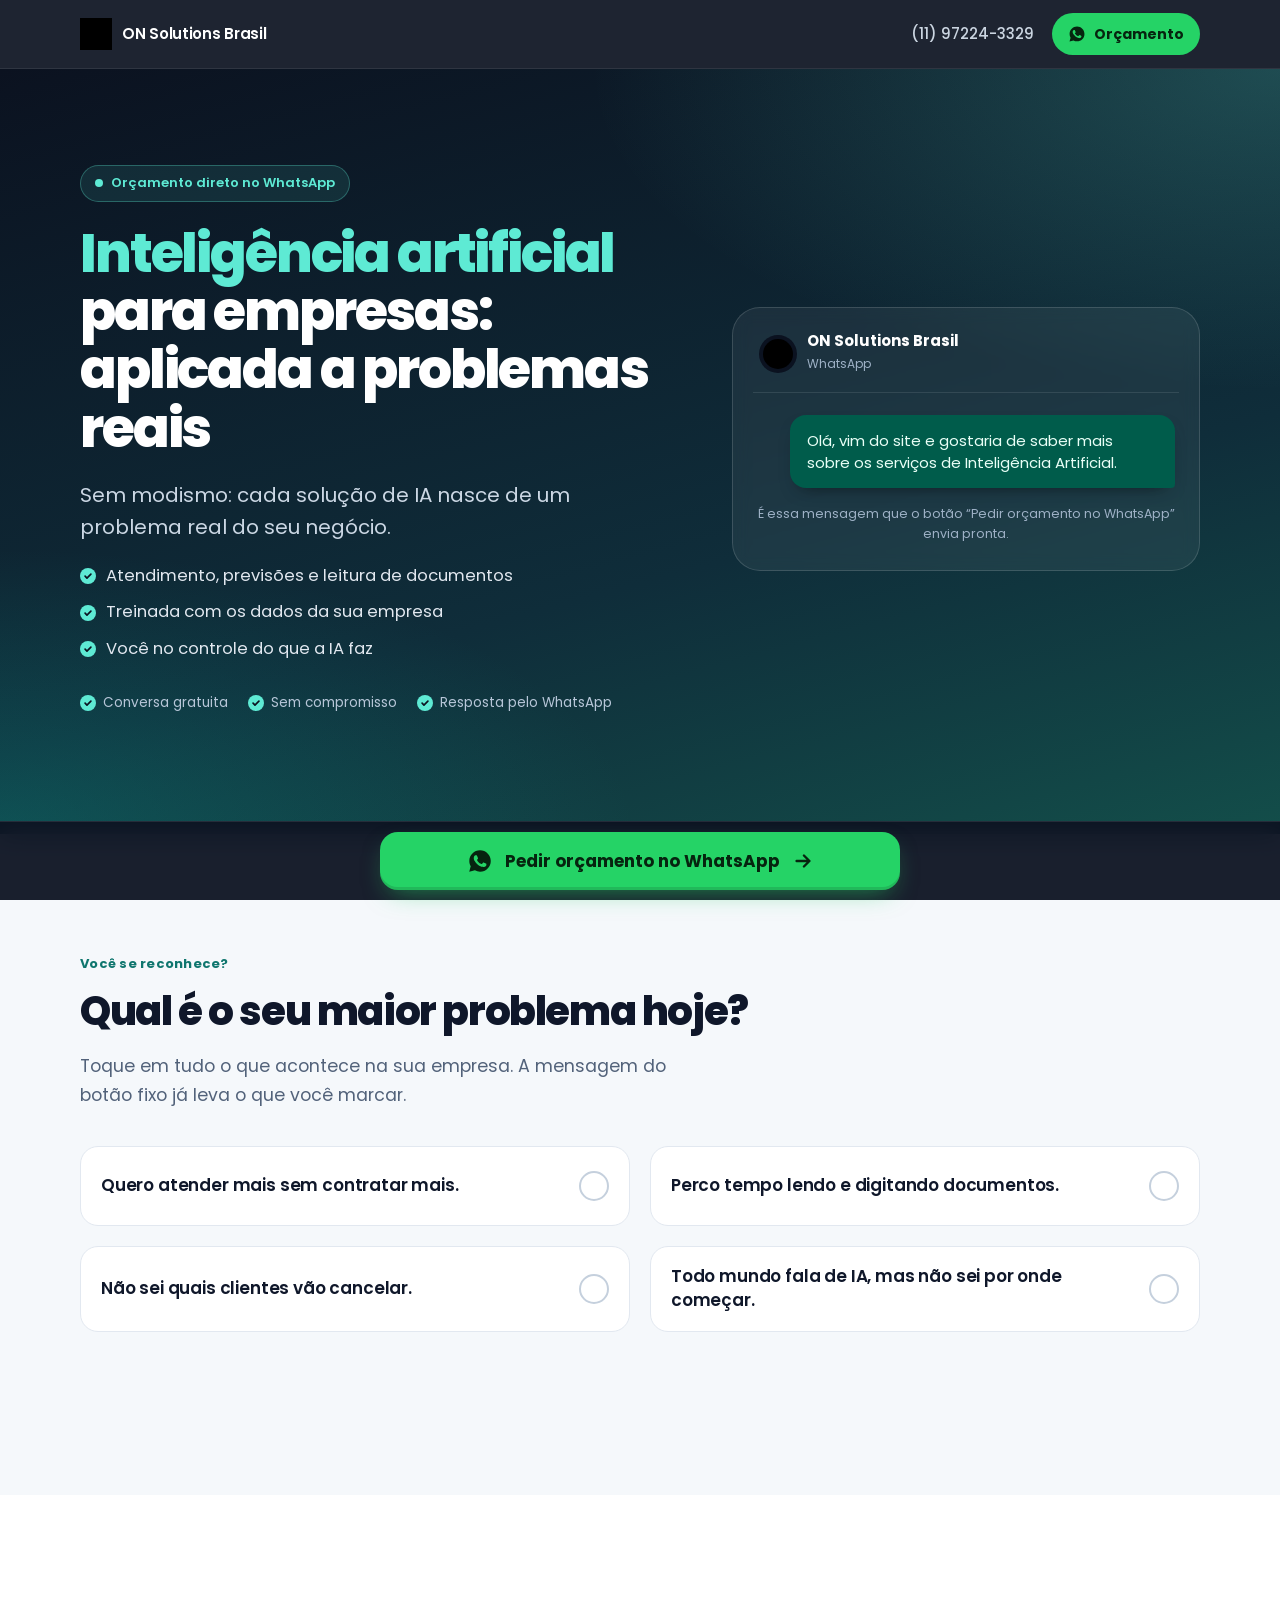
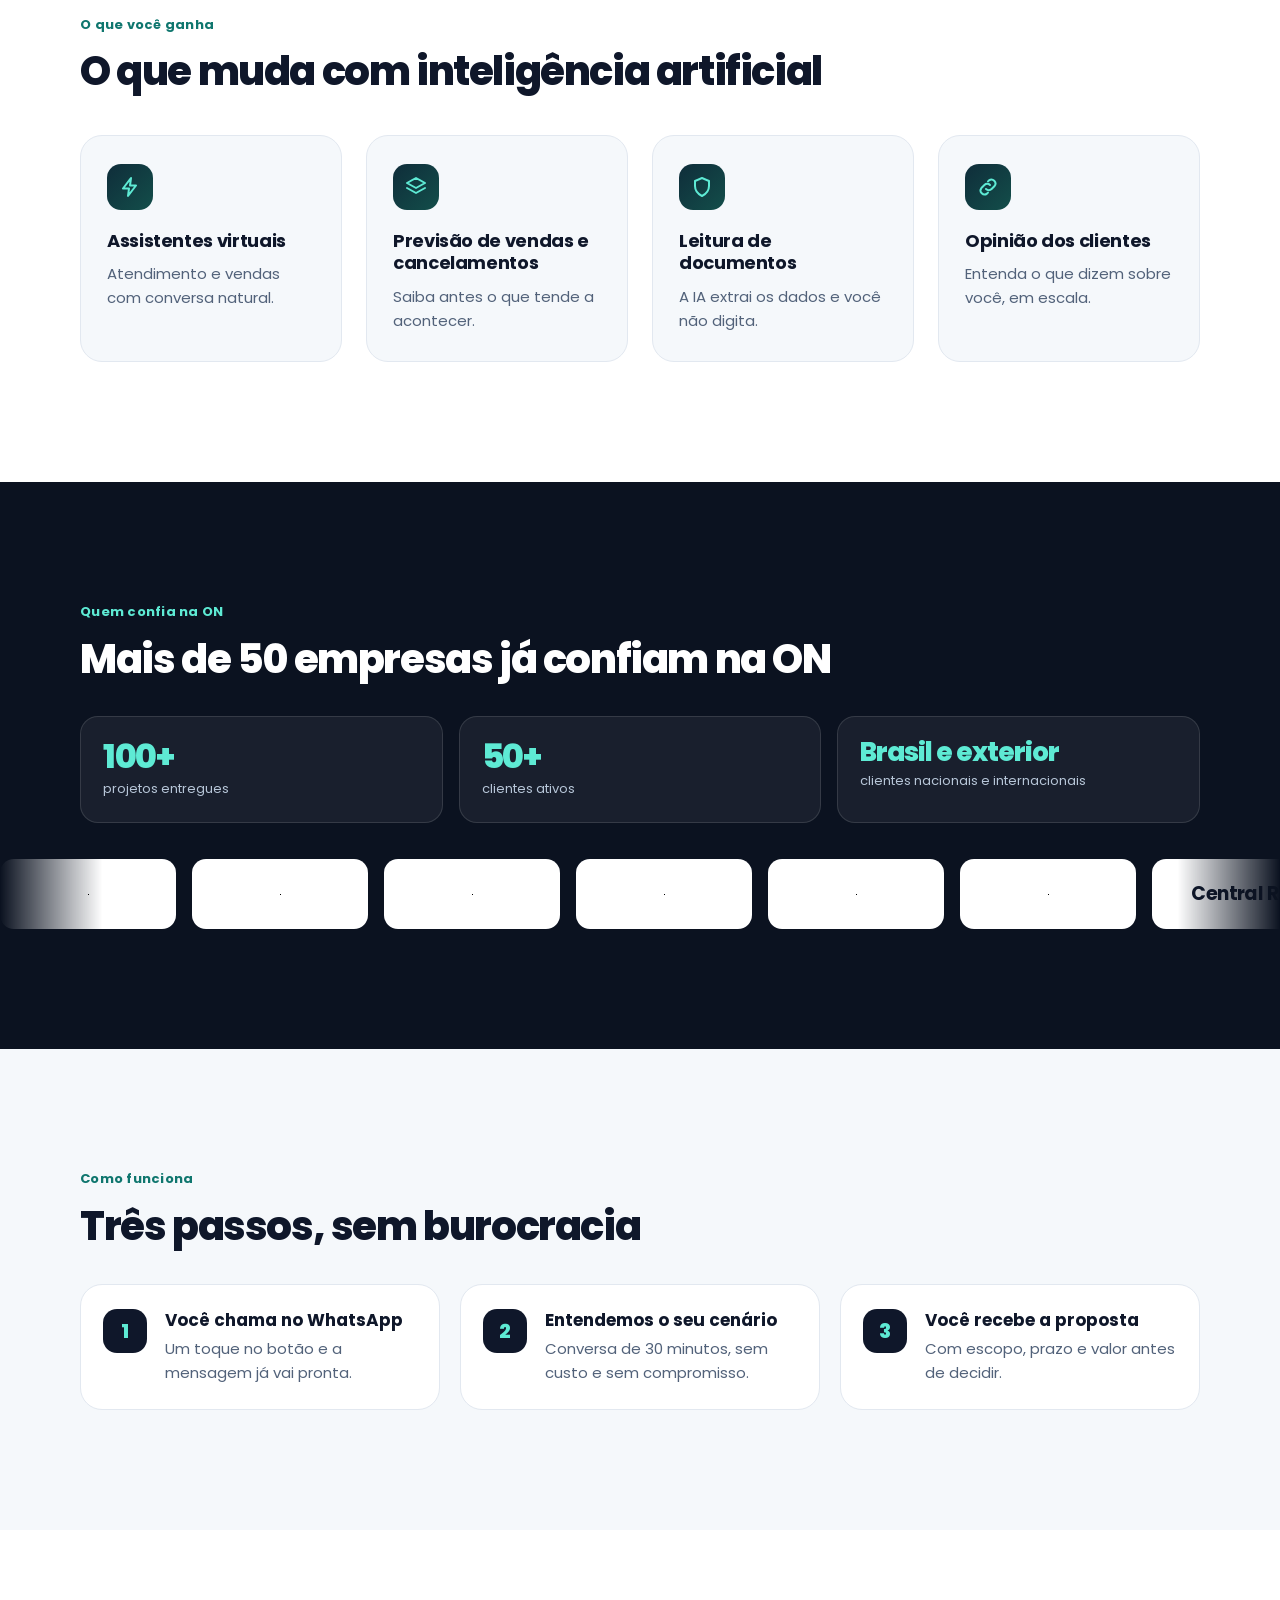
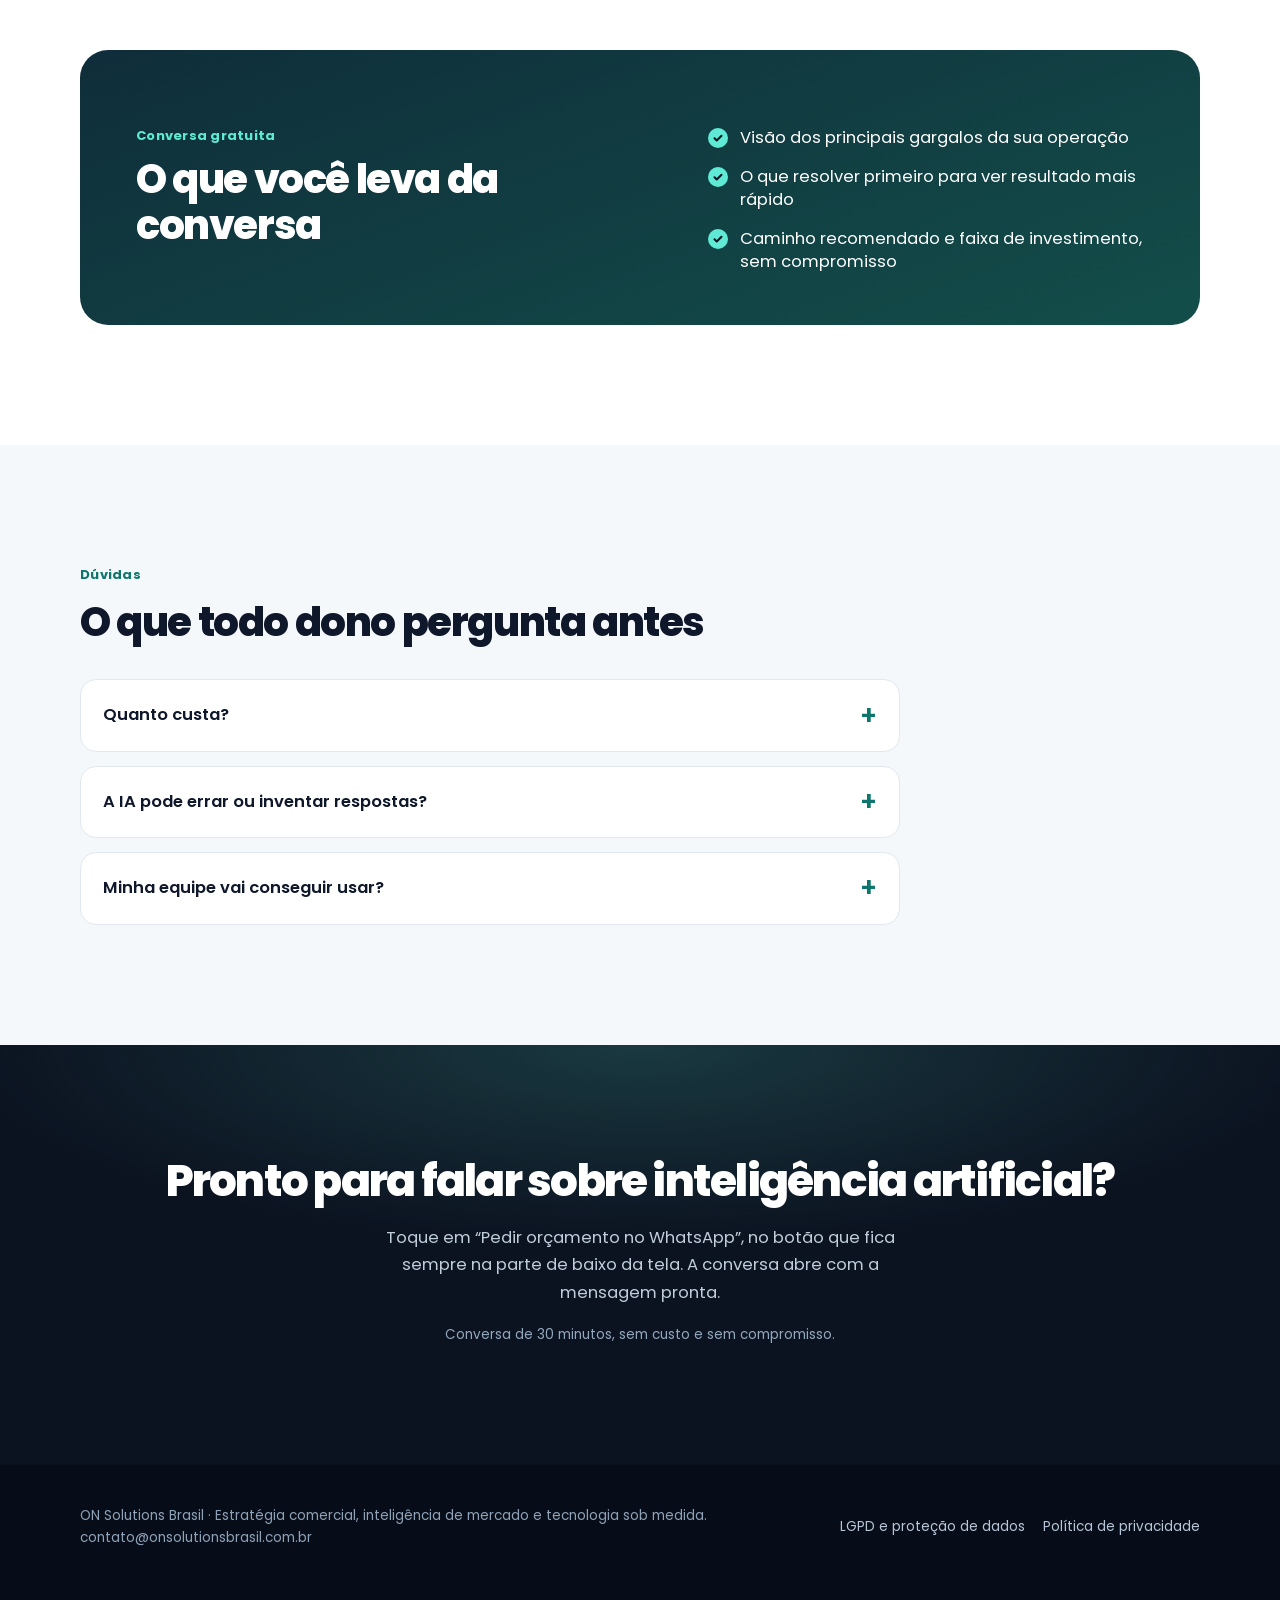
==== index.html @ e2a73ffd "docs: add LP09 AI landing page documentation and assets - Add comprehensive documentation for LP09 A" ====
<!DOCTYPE html>
<html lang="pt-BR">
<head>
<meta charset="UTF-8">
<meta name="viewport" content="width=device-width, initial-scale=1, viewport-fit=cover">
<meta name="theme-color" content="#0B1220">
<title>IA Para Empresas | ON Solutions Brasil</title>
<meta name="description" content="Sem modismo: cada solução de IA nasce de um problema real do seu negócio.">
<meta name="robots" content="noindex,follow">
<link rel="canonical" href="https://onsolutionsbrasil.com.br/lp/inteligencia-artificial-para-empresas/">
<link rel="icon" type="image/png" sizes="48x48" href="assets/img/favicon.png">
<link rel="preconnect" href="https://fonts.googleapis.com">
<link rel="preconnect" href="https://fonts.gstatic.com" crossorigin>
<link href="https://fonts.googleapis.com/css2?family=Poppins:wght@400;500;600;700;800&display=swap" rel="stylesheet">
<link rel="stylesheet" href="css/styles.css">
</head>
<body class="l2">
<header class="top"><div class="w top-in">
  <span class="brand"><img src="assets/img/logo-onsolutions.png" alt="ON Solutions Brasil" width="32" height="32"><span>ON Solutions<span class="br"> Brasil</span></span></span>
  <div class="top-r">
    <a class="top-phone" data-wa="Olá, vim do site e gostaria de saber mais sobre os serviços de Inteligência Artificial." data-pos="topo-telefone" data-wa-main href="#">(11) 97224-3329</a>
    <a class="top-btn" data-wa="Olá, vim do site e gostaria de saber mais sobre os serviços de Inteligência Artificial." data-pos="topo" data-wa-main href="#"><svg viewBox="0 0 24 24" aria-hidden="true"><path d="M12.04 2C6.58 2 2.13 6.45 2.13 11.91c0 1.75.46 3.45 1.32 4.95L2.05 22l5.25-1.38a9.9 9.9 0 0 0 4.74 1.21c5.46 0 9.91-4.45 9.91-9.91S17.5 2 12.04 2Zm5.8 14.1c-.25.69-1.45 1.32-2 1.37-.5.05-1.13.07-1.82-.11-.42-.13-.96-.31-1.65-.6-2.9-1.25-4.8-4.17-4.95-4.36-.14-.19-1.18-1.57-1.18-3s.75-2.13 1.02-2.42c.26-.29.57-.36.76-.36h.55c.18 0 .42-.07.65.5.25.58.83 2 .9 2.15.07.14.12.31.02.5-.09.19-.14.31-.28.48-.14.17-.3.37-.43.5-.14.14-.29.29-.12.58.17.29.74 1.22 1.59 1.97 1.09.97 2.01 1.27 2.3 1.41.29.14.46.12.63-.07.17-.19.72-.84.91-1.13.19-.29.38-.24.65-.14.26.1 1.67.79 1.96.93.29.14.48.22.55.34.07.12.07.7-.18 1.39Z"/></svg>Orçamento</a>
  </div>
</div></header>
<main class="view" data-kind="lp2" data-route="lp/inteligencia-artificial-para-empresas" data-service="Inteligência Artificial" data-title="IA Para Empresas | ON Solutions Brasil">
<section class="hero">
  <div class="w hero-grid">
    <div>
      <span class="badge"><i></i>Orçamento direto no WhatsApp</span>
      <h1 class="h"><mark>Inteligência artificial</mark> para empresas: aplicada a problemas reais</h1>
      <p class="sub">Sem modismo: cada solução de IA nasce de um problema real do seu negócio.</p>
      <ul class="points"><li>Atendimento, previsões e leitura de documentos</li><li>Treinada com os dados da sua empresa</li><li>Você no controle do que a IA faz</li></ul>
      <div class="trust"><span>Conversa gratuita</span><span>Sem compromisso</span><span>Resposta pelo WhatsApp</span></div>
    </div>
    <div class="chat">
      <div class="chat-head"><img src="assets/img/logo-onsolutions.png" alt="ON Solutions Brasil" width="38" height="38"><div><b>ON Solutions Brasil</b><small>WhatsApp</small></div></div>
      <div class="chat-body">
        <div class="bubble" data-bubble>Olá, vim do site e gostaria de saber mais sobre os serviços de Inteligência Artificial.</div>
        <div class="chat-hint">É essa mensagem que o botão “Pedir orçamento no WhatsApp” envia pronta.</div>
      </div>
    </div>
  </div>
</section>
<section class="sec" id="dores">
  <div class="w">
    <div class="eyebrow">Você se reconhece?</div>
    <h2 class="t2">Qual é o seu maior problema hoje?</h2>
    <p class="lead2">Toque em tudo o que acontece na sua empresa. A mensagem do botão fixo já leva o que você marcar.</p>
    <div class="pains" role="group" aria-label="Seu maior desafio"><button type="button" class="pain" aria-pressed="false" data-q="Quero atender mais sem contratar mais."><span class="qt">Quero atender mais sem contratar mais.</span><span class="ck"><svg viewBox="0 0 24 24" aria-hidden="true"><path d="M5 12.5l4.5 4.5L19 7.5"/></svg></span></button><button type="button" class="pain" aria-pressed="false" data-q="Perco tempo lendo e digitando documentos."><span class="qt">Perco tempo lendo e digitando documentos.</span><span class="ck"><svg viewBox="0 0 24 24" aria-hidden="true"><path d="M5 12.5l4.5 4.5L19 7.5"/></svg></span></button><button type="button" class="pain" aria-pressed="false" data-q="Não sei quais clientes vão cancelar."><span class="qt">Não sei quais clientes vão cancelar.</span><span class="ck"><svg viewBox="0 0 24 24" aria-hidden="true"><path d="M5 12.5l4.5 4.5L19 7.5"/></svg></span></button><button type="button" class="pain" aria-pressed="false" data-q="Todo mundo fala de IA, mas não sei por onde começar."><span class="qt">Todo mundo fala de IA, mas não sei por onde começar.</span><span class="ck"><svg viewBox="0 0 24 24" aria-hidden="true"><path d="M5 12.5l4.5 4.5L19 7.5"/></svg></span></button></div>
    <p class="pains-hint" aria-live="polite" data-hint></p>
  </div>
</section>
<section class="sec sec-w" id="beneficios">
  <div class="w">
    <div class="eyebrow">O que você ganha</div>
    <h2 class="t2">O que muda com inteligência artificial</h2>
    <div class="bens"><div class="ben"><div class="bi"><svg viewBox="0 0 24 24" aria-hidden="true"><path d="M13 3L5 13.5h6L10 21l8-10.5h-6z"/></svg></div><h3>Assistentes virtuais</h3><p>Atendimento e vendas com conversa natural.</p></div><div class="ben"><div class="bi"><svg viewBox="0 0 24 24" aria-hidden="true"><path d="M12 3l9 5-9 5-9-5z"/><path d="M3 13l9 5 9-5"/></svg></div><h3>Previsão de vendas e cancelamentos</h3><p>Saiba antes o que tende a acontecer.</p></div><div class="ben"><div class="bi"><svg viewBox="0 0 24 24" aria-hidden="true"><path d="M12 3l7 3v5c0 4.5-3 8-7 10-4-2-7-5.5-7-10V6z"/></svg></div><h3>Leitura de documentos</h3><p>A IA extrai os dados e você não digita.</p></div><div class="ben"><div class="bi"><svg viewBox="0 0 24 24" aria-hidden="true"><path d="M10 14a4 4 0 005.6 0l3-3a4 4 0 00-5.6-5.6l-1 1"/><path d="M14 10a4 4 0 00-5.6 0l-3 3a4 4 0 005.6 5.6l1-1"/></svg></div><h3>Opinião dos clientes</h3><p>Entenda o que dizem sobre você, em escala.</p></div></div>
  </div>
</section>
<section class="sec proof" id="clientes">
  <div class="w">
    <div class="eyebrow">Quem confia na ON</div>
    <h2 class="t2">Mais de 50 empresas já confiam na ON</h2>
    <div class="stats">
      <div class="stat"><b>100+</b><span>projetos entregues</span></div>
      <div class="stat"><b>50+</b><span>clientes ativos</span></div>
      <div class="stat wide"><b>Brasil e exterior</b><span>clientes nacionais e internacionais</span></div>
    </div>
  </div>
  <div class="marq marquee" data-marquee aria-label="Clientes da ON Solutions"><div class="track" data-track><div class="chip"><img src="assets/img/cliente-braziliana.png" alt="Logo Braziliana" decoding="async"></div><div class="chip"><img src="assets/img/cliente-quatri.png" alt="Logo Quatri Automação" decoding="async"></div><div class="chip"><img src="assets/img/cliente-brooks.png" alt="Logo Brooks Construtora" decoding="async"></div><div class="chip"><img src="assets/img/cliente-crosshr.png" alt="Logo CrossHR" decoding="async"></div><div class="chip"><img src="assets/img/cliente-multilife.png" alt="Logo MultiLife Care" decoding="async"></div><div class="chip"><img src="assets/img/cliente-mafedo.png" alt="Logo Mafedo Engenharia" decoding="async"></div><div class="chip"><span class="wm">Central RZ</span></div></div></div>
</section>
<section class="sec" id="como-funciona">
  <div class="w">
    <div class="eyebrow">Como funciona</div>
    <h2 class="t2">Três passos, sem burocracia</h2>
    <div class="steps2"><div class="st"><div class="n">1</div><div><b>Você chama no WhatsApp</b><p>Um toque no botão e a mensagem já vai pronta.</p></div></div><div class="st"><div class="n">2</div><div><b>Entendemos o seu cenário</b><p>Conversa de 30 minutos, sem custo e sem compromisso.</p></div></div><div class="st"><div class="n">3</div><div><b>Você recebe a proposta</b><p>Com escopo, prazo e valor antes de decidir.</p></div></div></div>
  </div>
</section>
<section class="sec sec-w" id="oferta">
  <div class="w">
    <div class="offer">
      <div>
        <div class="eyebrow" style="color:var(--mint)">Conversa gratuita</div>
        <h2 class="t2">O que você leva da conversa</h2>
      </div>
      <ul>
        <li>Visão dos principais gargalos da sua operação</li>
        <li>O que resolver primeiro para ver resultado mais rápido</li>
        <li>Caminho recomendado e faixa de investimento, sem compromisso</li>
      </ul>
    </div>
  </div>
</section>
<section class="sec" id="duvidas">
  <div class="w">
    <div class="eyebrow">Dúvidas</div>
    <h2 class="t2">O que todo dono pergunta antes</h2>
    <div class="faq"><details><summary>Quanto custa?</summary><p>Depende do que a sua empresa precisa. Na conversa gratuita entendemos o seu cenário e você recebe uma proposta com escopo, prazo e valor antes de decidir.</p></details><details><summary>A IA pode errar ou inventar respostas?</summary><p>Desenhamos com limites claros, treinamos com os dados da sua empresa e acompanhamos a qualidade das respostas.</p></details><details><summary>Minha equipe vai conseguir usar?</summary><p>A solução é desenhada em cima da rotina que sua equipe já tem, e não o contrário. Treinamos o time e acompanhamos o início de uso até todo mundo estar seguro.</p></details></div>
  </div>
</section>
<section class="final" id="conversa">
  <div class="w">
    <h2 class="h2 final-t">Pronto para falar sobre inteligência artificial?</h2>
    <p class="lead3">Toque em “Pedir orçamento no WhatsApp”, no botão que fica sempre na parte de baixo da tela. A conversa abre com a mensagem pronta.</p>
    <p class="note">Conversa de 30 minutos, sem custo e sem compromisso.</p>
  </div>
</section>
</main>
<footer class="foot"><div class="w foot-in">
  <div>ON Solutions Brasil · Estratégia comercial, inteligência de mercado e tecnologia sob medida.<br>contato@onsolutionsbrasil.com.br</div>
  <div class="lk"><a href="#">LGPD e proteção de dados</a><a href="#">Política de privacidade</a></div>
</div></footer>
<div class="sticky"><a class="cta" data-wa="Olá, vim do site e gostaria de saber mais sobre os serviços de Inteligência Artificial." data-pos="barra-fixa" data-wa-main href="#"><svg viewBox="0 0 24 24" aria-hidden="true"><path d="M12.04 2C6.58 2 2.13 6.45 2.13 11.91c0 1.75.46 3.45 1.32 4.95L2.05 22l5.25-1.38a9.9 9.9 0 0 0 4.74 1.21c5.46 0 9.91-4.45 9.91-9.91S17.5 2 12.04 2Zm5.8 14.1c-.25.69-1.45 1.32-2 1.37-.5.05-1.13.07-1.82-.11-.42-.13-.96-.31-1.65-.6-2.9-1.25-4.8-4.17-4.95-4.36-.14-.19-1.18-1.57-1.18-3s.75-2.13 1.02-2.42c.26-.29.57-.36.76-.36h.55c.18 0 .42-.07.65.5.25.58.83 2 .9 2.15.07.14.12.31.02.5-.09.19-.14.31-.28.48-.14.17-.3.37-.43.5-.14.14-.29.29-.12.58.17.29.74 1.22 1.59 1.97 1.09.97 2.01 1.27 2.3 1.41.29.14.46.12.63-.07.17-.19.72-.84.91-1.13.19-.29.38-.24.65-.14.26.1 1.67.79 1.96.93.29.14.48.22.55.34.07.12.07.7-.18 1.39Z"/></svg><span>Pedir orçamento no WhatsApp</span><svg class="arr" viewBox="0 0 24 24" aria-hidden="true"><path d="M5 12h14M13 6l6 6-6 6"/></svg></a></div>
<script src="js/main.js"></script>
</body>
</html>
---- css/styles.css ----
/* =========================================================================
   ON Solutions Brasil — LP09 Inteligência Artificial para Empresas
   Folha de estilos extraída da referência, preservando a identidade visual.
   ========================================================================= */

/* ---- Variáveis de identidade visual ---- */
:root {
  --ink: #0B1220;
  --navy: #0F172A;
  --bg: #F5F8FB;
  --line: #E2E8F0;
  --text: #0F172A;
  --soft: #52627A;
  --mint: #5EEAD4;
  --teal: #0D9488;
  --tealD: #0F766E;
  --wa: #25D366;
  --waD: #1EBE5B;
  --font: "Poppins", "Segoe UI", system-ui, -apple-system, sans-serif;
}

/* ---- Reset e base ---- */
*,
*::before,
*::after {
  box-sizing: border-box;
}

html {
  scroll-behavior: smooth;
  -webkit-text-size-adjust: 100%;
}

body {
  margin: 0;
  font-family: var(--font);
  color: var(--text);
  background: var(--bg);
  line-height: 1.55;
  font-size: 16px;
  -webkit-font-smoothing: antialiased;
  overflow-x: hidden;
}

h1,
h2,
h3,
p,
ul {
  margin: 0;
}

ul {
  padding: 0;
  list-style: none;
}

a {
  color: inherit;
}

img {
  display: block;
  max-width: 100%;
}

.w {
  width: min(1120px, 100% - 32px);
  margin-inline: auto;
}

:focus-visible {
  outline: 3px solid var(--teal);
  outline-offset: 3px;
  border-radius: 10px;
}

.top :focus-visible,
.hero :focus-visible,
.proof :focus-visible,
.final :focus-visible,
.sticky :focus-visible {
  outline-color: var(--mint);
}

/* ---- Header ---- */
.top {
  position: sticky;
  top: 0;
  z-index: 50;
  background: rgba(11, 18, 32, .92);
  backdrop-filter: blur(12px);
  -webkit-backdrop-filter: blur(12px);
  border-bottom: 1px solid rgba(255, 255, 255, .08);
}

.top-in {
  display: flex;
  align-items: center;
  justify-content: space-between;
  height: 60px;
  gap: 12px;
}

.brand {
  display: flex;
  align-items: center;
  gap: 10px;
  color: #fff;
  font-weight: 600;
  font-size: 15px;
  letter-spacing: -.02em;
  white-space: nowrap;
}

.brand img {
  width: 32px;
  height: 32px;
}

.top-r {
  display: flex;
  align-items: center;
  gap: 18px;
}

.top-phone {
  display: none;
  color: #CBD5E1;
  font-weight: 500;
  font-size: 15px;
  text-decoration: none;
}

.top-phone:hover {
  color: var(--mint);
}

.top-btn {
  display: inline-flex;
  align-items: center;
  gap: 8px;
  background: var(--wa);
  color: #06240F;
  font-weight: 700;
  font-size: 14px;
  padding: 10px 16px;
  border-radius: 999px;
  text-decoration: none;
  white-space: nowrap;
}

.top-btn svg {
  width: 18px;
  height: 18px;
  fill: currentColor;
}

@media (max-width: 400px) {
  .brand .br {
    display: none;
  }
}

/* ---- Hero ---- */
.hero {
  background: radial-gradient(90% 70% at 100% 0%, rgba(94, 234, 212, .22), transparent 60%),
    radial-gradient(80% 60% at 0% 100%, rgba(13, 148, 136, .32), transparent 62%),
    linear-gradient(165deg, #0B1220 0%, #0F2D3A 62%, #134E4A 100%);
  color: #fff;
  padding: 26px 0 44px;
}

.hero-grid {
  display: grid;
  gap: 26px;
}

.badge {
  display: inline-flex;
  align-items: center;
  gap: 8px;
  font-size: 13px;
  font-weight: 600;
  color: var(--mint);
  background: rgba(94, 234, 212, .10);
  border: 1px solid rgba(94, 234, 212, .30);
  padding: 6px 12px;
  border-radius: 999px;
}

.badge i {
  width: 8px;
  height: 8px;
  border-radius: 50%;
  background: var(--mint);
  animation: ping 2s infinite;
}

@keyframes ping {
  0% {
    box-shadow: 0 0 0 0 rgba(94, 234, 212, .6);
  }

  70%,
  100% {
    box-shadow: 0 0 0 10px rgba(94, 234, 212, 0);
  }
}

.h {
  font-size: clamp(29px, 8.4vw, 54px);
  line-height: 1.05;
  font-weight: 800;
  letter-spacing: -.04em;
  margin-top: 16px;
}

.h mark {
  background: none;
  color: var(--mint);
}

.sub {
  margin-top: 14px;
  font-size: clamp(17px, 4.5vw, 20px);
  line-height: 1.45;
  color: #CBD7E4;
  max-width: 560px;
}

.points {
  display: none;
}

.cta {
  position: relative;
  display: flex;
  align-items: center;
  justify-content: center;
  gap: 12px;
  width: 100%;
  min-height: 62px;
  padding: 16px 22px;
  border-radius: 18px;
  background: var(--wa);
  color: #06240F;
  font-family: inherit;
  font-weight: 700;
  font-size: 18px;
  line-height: 1.2;
  text-decoration: none;
  text-align: center;
  box-shadow: 0 14px 34px -10px rgba(37, 211, 102, .65), inset 0 -3px 0 rgba(0, 0, 0, .12);
  overflow: hidden;
  transition: transform .15s, background .15s;
  -webkit-tap-highlight-color: transparent;
}

.cta:hover {
  background: var(--waD);
}

.cta:active {
  transform: translateY(1px) scale(.99);
}

.cta svg {
  width: 26px;
  height: 26px;
  flex: none;
  fill: currentColor;
}

.cta .arr {
  width: 22px;
  height: 22px;
  fill: none;
  stroke: currentColor;
  stroke-width: 2.6;
  stroke-linecap: round;
  stroke-linejoin: round;
}

.cta::after {
  content: "";
  position: absolute;
  inset: 0;
  background: linear-gradient(110deg, transparent 30%, rgba(255, 255, 255, .45) 50%, transparent 70%);
  transform: translateX(-120%);
  animation: shine 3.4s ease-in-out infinite;
  pointer-events: none;
}

@keyframes shine {

  0%,
  55% {
    transform: translateX(-120%);
  }

  100% {
    transform: translateX(120%);
  }
}

.trust {
  display: flex;
  flex-wrap: wrap;
  gap: 8px 16px;
  margin-top: 16px;
  font-size: 13.5px;
  color: #B7C6D8;
}

.trust span {
  display: inline-flex;
  align-items: center;
  gap: 7px;
}

.trust span::before,
.points li::before,
.offer li::before {
  content: "";
  flex: none;
  width: 16px;
  height: 16px;
  border-radius: 50%;
  background: var(--mint) url("data:image/svg+xml,%3Csvg xmlns='http://www.w3.org/2000/svg' viewBox='0 0 24 24' fill='none' stroke='%230B1220' stroke-width='4' stroke-linecap='round' stroke-linejoin='round'%3E%3Cpath d='M5 12.5l4.5 4.5L19 7.5'/%3E%3C/svg%3E") center/10px no-repeat;
}

.chat {
  display: block;
  text-decoration: none;
  color: #fff;
  background: rgba(255, 255, 255, .06);
  border: 1px solid rgba(255, 255, 255, .14);
  border-radius: 24px;
  padding: 14px;
  backdrop-filter: blur(8px);
  -webkit-backdrop-filter: blur(8px);
}

.chat-head {
  display: flex;
  align-items: center;
  gap: 10px;
  padding: 4px 6px 12px;
  border-bottom: 1px solid rgba(255, 255, 255, .10);
}

.chat-head img {
  width: 38px;
  height: 38px;
  border-radius: 50%;
  background: #0B1220;
  padding: 4px;
}

.chat-head b {
  display: block;
  font-size: 15px;
  line-height: 1.2;
}

.chat-head small {
  font-size: 12px;
  color: #9FB2C7;
}

.chat-body {
  padding: 16px 4px 4px;
  display: flex;
  flex-direction: column;
  gap: 12px;
}

.bubble {
  align-self: flex-end;
  max-width: 92%;
  background: #005C4B;
  color: #E9FFF7;
  border-radius: 16px 16px 4px 16px;
  padding: 12px 14px;
  font-size: 15px;
  line-height: 1.45;
  box-shadow: 0 8px 18px -10px rgba(0, 0, 0, .6);
}

.chat-hint {
  font-size: 12.5px;
  color: #9FB2C7;
  text-align: center;
}

/* ---- Seções genéricas ---- */
.sec {
  padding: 52px 0;
}

.sec-w {
  background: #fff;
}

.eyebrow {
  font-size: 13px;
  font-weight: 700;
  color: var(--tealD);
  letter-spacing: .02em;
}

.t2 {
  font-size: clamp(26px, 6.8vw, 40px);
  line-height: 1.1;
  font-weight: 800;
  letter-spacing: -.035em;
  margin-top: 8px;
}

.lead2 {
  margin-top: 12px;
  color: var(--soft);
  font-size: 16.5px;
  max-width: 620px;
}

/* ---- Dores / seleção de desafios ---- */
.pains {
  display: grid;
  gap: 12px;
  margin-top: 24px;
}

.pain {
  display: flex;
  align-items: center;
  gap: 14px;
  width: 100%;
  min-height: 68px;
  padding: 14px 16px;
  border-radius: 18px;
  background: #fff;
  border: 1.5px solid var(--line);
  font-family: inherit;
  font-weight: 600;
  font-size: 17px;
  line-height: 1.3;
  letter-spacing: -.01em;
  color: inherit;
  text-align: left;
  cursor: pointer;
  transition: border-color .15s, background .15s, transform .15s;
  -webkit-tap-highlight-color: transparent;
}

.pain:hover {
  border-color: #9DDBB8;
}

.pain:active {
  transform: scale(.99);
}

.pain .qt {
  flex: 1;
}

.pain .ck {
  flex: none;
  width: 30px;
  height: 30px;
  border-radius: 50%;
  border: 2px solid #C5D0DD;
  display: grid;
  place-items: center;
  transition: background .15s, border-color .15s;
}

.pain .ck svg {
  width: 16px;
  height: 16px;
  fill: none;
  stroke: #fff;
  stroke-width: 3.4;
  stroke-linecap: round;
  stroke-linejoin: round;
  opacity: 0;
}

.pain[aria-pressed=true] {
  border-color: var(--wa);
  background: #F0FFF6;
}

.pain[aria-pressed=true] .ck {
  background: var(--wa);
  border-color: var(--wa);
}

.pain[aria-pressed=true] .ck svg {
  opacity: 1;
}

.pains-hint {
  margin-top: 14px;
  font-size: 14px;
  color: var(--soft);
  text-align: center;
  min-height: 21px;
}

/* ---- Benefícios ---- */
.bens {
  display: grid;
  gap: 14px;
  margin-top: 26px;
}

.ben {
  background: var(--bg);
  border: 1px solid var(--line);
  border-radius: 20px;
  padding: 20px;
}

.bi {
  width: 46px;
  height: 46px;
  border-radius: 14px;
  background: linear-gradient(135deg, #0F2D3A, #134E4A);
  display: grid;
  place-items: center;
  margin-bottom: 14px;
}

.bi svg {
  width: 24px;
  height: 24px;
  stroke: var(--mint);
  fill: none;
  stroke-width: 2;
  stroke-linecap: round;
  stroke-linejoin: round;
}

.ben h3 {
  font-size: 18px;
  font-weight: 700;
  letter-spacing: -.02em;
  line-height: 1.25;
}

.ben p {
  margin-top: 6px;
  color: var(--soft);
  font-size: 15px;
}

/* ---- Prova social / indicadores ---- */
.proof {
  background: #0B1220;
  color: #fff;
}

.proof .eyebrow {
  color: var(--mint);
}

.stats {
  display: grid;
  grid-template-columns: 1fr 1fr;
  gap: 12px;
  margin-top: 22px;
}

.stat {
  background: rgba(255, 255, 255, .06);
  border: 1px solid rgba(255, 255, 255, .12);
  border-radius: 18px;
  padding: 16px;
}

.stat b {
  display: block;
  font-size: 34px;
  font-weight: 800;
  letter-spacing: -.04em;
  line-height: 1;
  color: var(--mint);
}

.stat span {
  display: block;
  margin-top: 6px;
  font-size: 13px;
  color: #B7C6D8;
}

.stat.wide {
  grid-column: 1/-1;
}

.stat.wide b {
  font-size: 26px;
}

/* ---- Carrossel de clientes ---- */
.marq {
  margin-top: 22px;
  overflow-x: auto;
  scrollbar-width: none;
  -webkit-mask-image: linear-gradient(90deg, transparent, #000 8%, #000 92%, transparent);
  mask-image: linear-gradient(90deg, transparent, #000 8%, #000 92%, transparent);
}

.marq::-webkit-scrollbar {
  display: none;
}

.marq.is-looping {
  overflow: hidden;
}

.track {
  display: flex;
  width: max-content;
}

.marq.is-looping .track {
  animation: mq var(--dur, 40s) linear infinite;
  will-change: transform;
}

.marq.is-looping.is-paused .track {
  animation-play-state: paused;
}

@keyframes mq {
  to {
    transform: translateX(-50%);
  }
}

.chip {
  flex: none;
  width: 168px;
  height: 64px;
  margin-right: 12px;
  background: #fff;
  border-radius: 14px;
  display: flex;
  align-items: center;
  justify-content: center;
  padding: 10px 16px;
}

.chip img {
  max-width: 136px;
  max-height: 42px;
  width: auto;
  height: auto;
  object-fit: contain;
}

.chip .wm {
  font-weight: 700;
  font-size: 19px;
  letter-spacing: -.03em;
  color: #0F172A;
}

/* ---- Como funciona ---- */
.steps2 {
  display: grid;
  gap: 12px;
  margin-top: 24px;
}

.st {
  display: flex;
  gap: 16px;
  align-items: flex-start;
  background: #fff;
  border: 1px solid var(--line);
  border-radius: 20px;
  padding: 18px;
}

.st .n {
  flex: none;
  width: 44px;
  height: 44px;
  border-radius: 14px;
  background: var(--navy);
  color: var(--mint);
  font-weight: 800;
  font-size: 20px;
  display: grid;
  place-items: center;
}

.st b {
  display: block;
  font-size: 17px;
  line-height: 1.3;
}

.st p {
  color: var(--soft);
  font-size: 15px;
  margin-top: 2px;
}

/* ---- Oferta / conversa gratuita ---- */
.offer {
  background: linear-gradient(160deg, #0F2D3A, #134E4A);
  border-radius: 26px;
  color: #fff;
  padding: 26px 22px;
}

.offer .t2 {
  margin-top: 6px;
}

.offer ul {
  display: grid;
  gap: 12px;
  margin: 18px 0 24px;
}

.offer li {
  display: flex;
  gap: 12px;
  align-items: flex-start;
  font-size: 16.5px;
  line-height: 1.4;
}

.offer li::before {
  margin-top: 2px;
  width: 20px;
  height: 20px;
  background-size: 12px;
}

/* ---- FAQ ---- */
.faq {
  display: grid;
  gap: 10px;
  margin-top: 22px;
}

details {
  background: #fff;
  border: 1px solid var(--line);
  border-radius: 16px;
}

summary {
  cursor: pointer;
  list-style: none;
  padding: 18px;
  font-weight: 600;
  font-size: 16.5px;
  display: flex;
  justify-content: space-between;
  gap: 12px;
  align-items: center;
  min-height: 58px;
  -webkit-tap-highlight-color: transparent;
}

summary::-webkit-details-marker {
  display: none;
}

summary::after {
  content: "+";
  font-size: 26px;
  line-height: 1;
  color: var(--tealD);
  flex: none;
}

details[open] summary::after {
  content: "–";
}

details p {
  padding: 0 18px 18px;
  color: var(--soft);
  font-size: 15.5px;
}

/* ---- CTA final ---- */
.final {
  background: radial-gradient(90% 80% at 50% 0%, rgba(94, 234, 212, .18), transparent 60%), #0B1220;
  color: #fff;
  text-align: center;
  padding: 58px 0 64px;
}

.final .h2 {
  font-size: clamp(28px, 7.4vw, 44px);
  font-weight: 800;
  letter-spacing: -.04em;
  line-height: 1.08;
}

.final p.lead3 {
  color: #C0CEDC;
  margin: 14px auto 26px;
  max-width: 520px;
  font-size: 16.5px;
}

.note {
  margin-top: 14px;
  font-size: 13.5px;
  color: #93A7BD;
}

/* ---- Footer ---- */
.foot {
  background: #070D18;
  color: #8FA2B8;
  padding: 28px 0 calc(28px + 84px);
  font-size: 13.5px;
}

.foot-in {
  display: grid;
  gap: 14px;
}

.foot a {
  color: #B7C6D8;
  text-decoration: none;
}

.foot a:hover {
  text-decoration: underline;
}

.foot .lk {
  display: flex;
  flex-wrap: wrap;
  gap: 6px 18px;
}

/* ---- Botão fixo (sticky) ---- */
.sticky {
  position: fixed;
  left: 0;
  right: 0;
  bottom: 0;
  z-index: 60;
  padding: 10px 14px calc(10px + env(safe-area-inset-bottom));
  background: rgba(11, 18, 32, .94);
  backdrop-filter: blur(12px);
  -webkit-backdrop-filter: blur(12px);
  border-top: 1px solid rgba(255, 255, 255, .10);
  animation: up .5s .5s both;
}

@keyframes up {
  from {
    transform: translateY(110%);
  }

  to {
    transform: none;
  }
}

.sticky .cta {
  min-height: 58px;
  font-size: 17px;
  max-width: 520px;
  margin-inline: auto;
  box-shadow: 0 10px 26px -10px rgba(37, 211, 102, .6), inset 0 -3px 0 rgba(0, 0, 0, .12);
}

/* ---- Índice auxiliar (presente na referência) ---- */
.idx {
  display: grid;
  gap: 12px;
  margin-top: 22px;
}

.idx a {
  display: block;
  background: #fff;
  border: 1px solid var(--line);
  border-radius: 16px;
  padding: 16px;
  text-decoration: none;
}

.idx b {
  display: block;
  font-size: 17px;
}

.idx span {
  display: block;
  color: var(--soft);
  font-size: 14.5px;
  margin-top: 2px;
}

.idx code {
  display: block;
  margin-top: 8px;
  font-size: 12.5px;
  background: var(--bg);
  padding: 6px 8px;
  border-radius: 8px;
  word-break: break-all;
  color: #334155;
}

/* ===================== RESPONSIVIDADE / BREAKPOINTS ===================== */

@media (max-width: 430px) {
  .cta .arr {
    display: none;
  }

  .cta {
    padding: 16px 16px;
    font-size: 17px;
    gap: 10px;
  }
}

@media (max-width: 380px) {

  .cta,
  .sticky .cta {
    font-size: 16px;
    gap: 10px;
    padding: 14px 14px;
  }
}

@media (max-width: 340px) {

  .cta,
  .sticky .cta {
    font-size: 14.5px;
    gap: 8px;
    padding: 14px 10px;
  }

  .cta svg {
    width: 22px;
    height: 22px;
  }
}

@media (min-width: 860px) {
  .top-in {
    height: 68px;
  }

  .top-phone {
    display: block;
  }

  .hero {
    padding: 64px 0 88px;
  }

  .hero-grid {
    grid-template-columns: 1.1fr .9fr;
    align-items: center;
    gap: 56px;
  }

  .points {
    display: grid;
    gap: 10px;
    margin-top: 20px;
    font-size: 16.5px;
    color: #E2E8F0;
  }

  .points li {
    display: flex;
    gap: 10px;
    align-items: center;
  }

  .sec {
    padding: 84px 0;
  }

  .pains {
    grid-template-columns: 1fr 1fr;
  }

  .bens {
    grid-template-columns: repeat(4, 1fr);
  }

  .steps2 {
    grid-template-columns: repeat(3, 1fr);
  }

  .stats {
    grid-template-columns: repeat(3, 1fr);
  }

  .stat.wide {
    grid-column: auto;
  }

  .offer {
    padding: 44px 48px;
    display: grid;
    grid-template-columns: 1.2fr 1fr;
    gap: 32px;
    align-items: center;
  }

  .offer ul {
    margin: 0;
  }

  .foot-in {
    grid-template-columns: 1fr auto;
    align-items: center;
  }

  .faq {
    max-width: 820px;
  }
}

/* ---- Ajustes complementares (segunda camada da referência) ---- */
.w {
  width: min(1120px, 100% - 40px);
}

body {
  line-height: 1.6;
}

.top {
  transition: transform .3s ease;
}

.top.hide {
  transform: translateY(-100%);
}

.hero {
  padding: 40px 0 64px;
}

.hero-grid {
  gap: 40px;
}

.h {
  margin-top: 22px;
  line-height: 1.08;
}

.badge {
  padding: 7px 14px;
}

.sub {
  margin-top: 22px;
  line-height: 1.6;
}

.trust {
  margin-top: 30px;
  gap: 12px 20px;
}

.chat {
  padding: 20px;
  border-radius: 28px;
}

.chat-head {
  padding: 4px 6px 16px;
}

.chat-body {
  padding: 22px 4px 6px;
  gap: 16px;
}

.bubble {
  padding: 15px 17px;
}

.sec {
  padding: 76px 0;
}

.t2 {
  margin-top: 14px;
  line-height: 1.14;
}

.lead2 {
  margin-top: 18px;
  line-height: 1.65;
  max-width: 600px;
}

.pains {
  margin-top: 36px;
  gap: 16px;
}

.pain {
  min-height: 80px;
  padding: 18px 20px;
  line-height: 1.4;
}

.pains-hint {
  margin-top: 22px;
}

.bens {
  margin-top: 40px;
  gap: 20px;
}

.ben {
  padding: 28px 26px;
  border-radius: 22px;
}

.bi {
  margin-bottom: 20px;
}

.ben p {
  margin-top: 10px;
  line-height: 1.6;
}

.stats {
  margin-top: 34px;
  gap: 16px;
}

.stat {
  padding: 22px;
}

.marq {
  margin-top: 36px;
}

.chip {
  width: 176px;
  height: 70px;
  margin-right: 16px;
}

.steps2 {
  margin-top: 34px;
  gap: 16px;
}

.st {
  padding: 24px 22px;
  gap: 18px;
  border-radius: 22px;
}

.st p {
  margin-top: 6px;
  line-height: 1.6;
}

.offer {
  padding: 34px 26px;
  border-radius: 28px;
}

.offer .t2 {
  margin-top: 10px;
}

.offer ul {
  gap: 16px;
  margin: 24px 0 0;
}

.faq {
  margin-top: 34px;
  gap: 14px;
}

summary {
  padding: 22px;
}

details p {
  padding: 0 22px 22px;
  line-height: 1.7;
}

.final {
  padding: 84px 0 92px;
}

.final p.lead3 {
  margin: 20px auto 0;
  line-height: 1.65;
}

.note {
  margin-top: 18px;
}

.foot {
  padding-top: 40px;
}

.idx {
  gap: 18px;
  margin-top: 32px;
}

.idx a {
  padding: 22px;
}

@media (max-width: 380px) {
  .w {
    width: min(1120px, 100% - 32px);
  }
}

@media (min-width: 860px) {
  .w {
    width: min(1120px, 100% - 64px);
  }

  .hero {
    padding: 96px 0 120px;
  }

  .hero-grid {
    gap: 80px;
  }

  .sec {
    padding: 120px 0;
  }

  .lead2 {
    font-size: 17.5px;
  }

  .pains {
    gap: 20px;
  }

  .bens {
    gap: 24px;
  }

  .steps2 {
    gap: 20px;
  }

  .offer {
    padding: 52px 56px;
    gap: 48px;
  }

  .final {
    padding: 112px 0 120px;
  }
}

/* ---- Preferência por movimento reduzido ---- */
@media (prefers-reduced-motion: reduce) {
  * {
    animation: none !important;
    transition: none !important;
  }

  html {
    scroll-behavior: auto;
  }
}
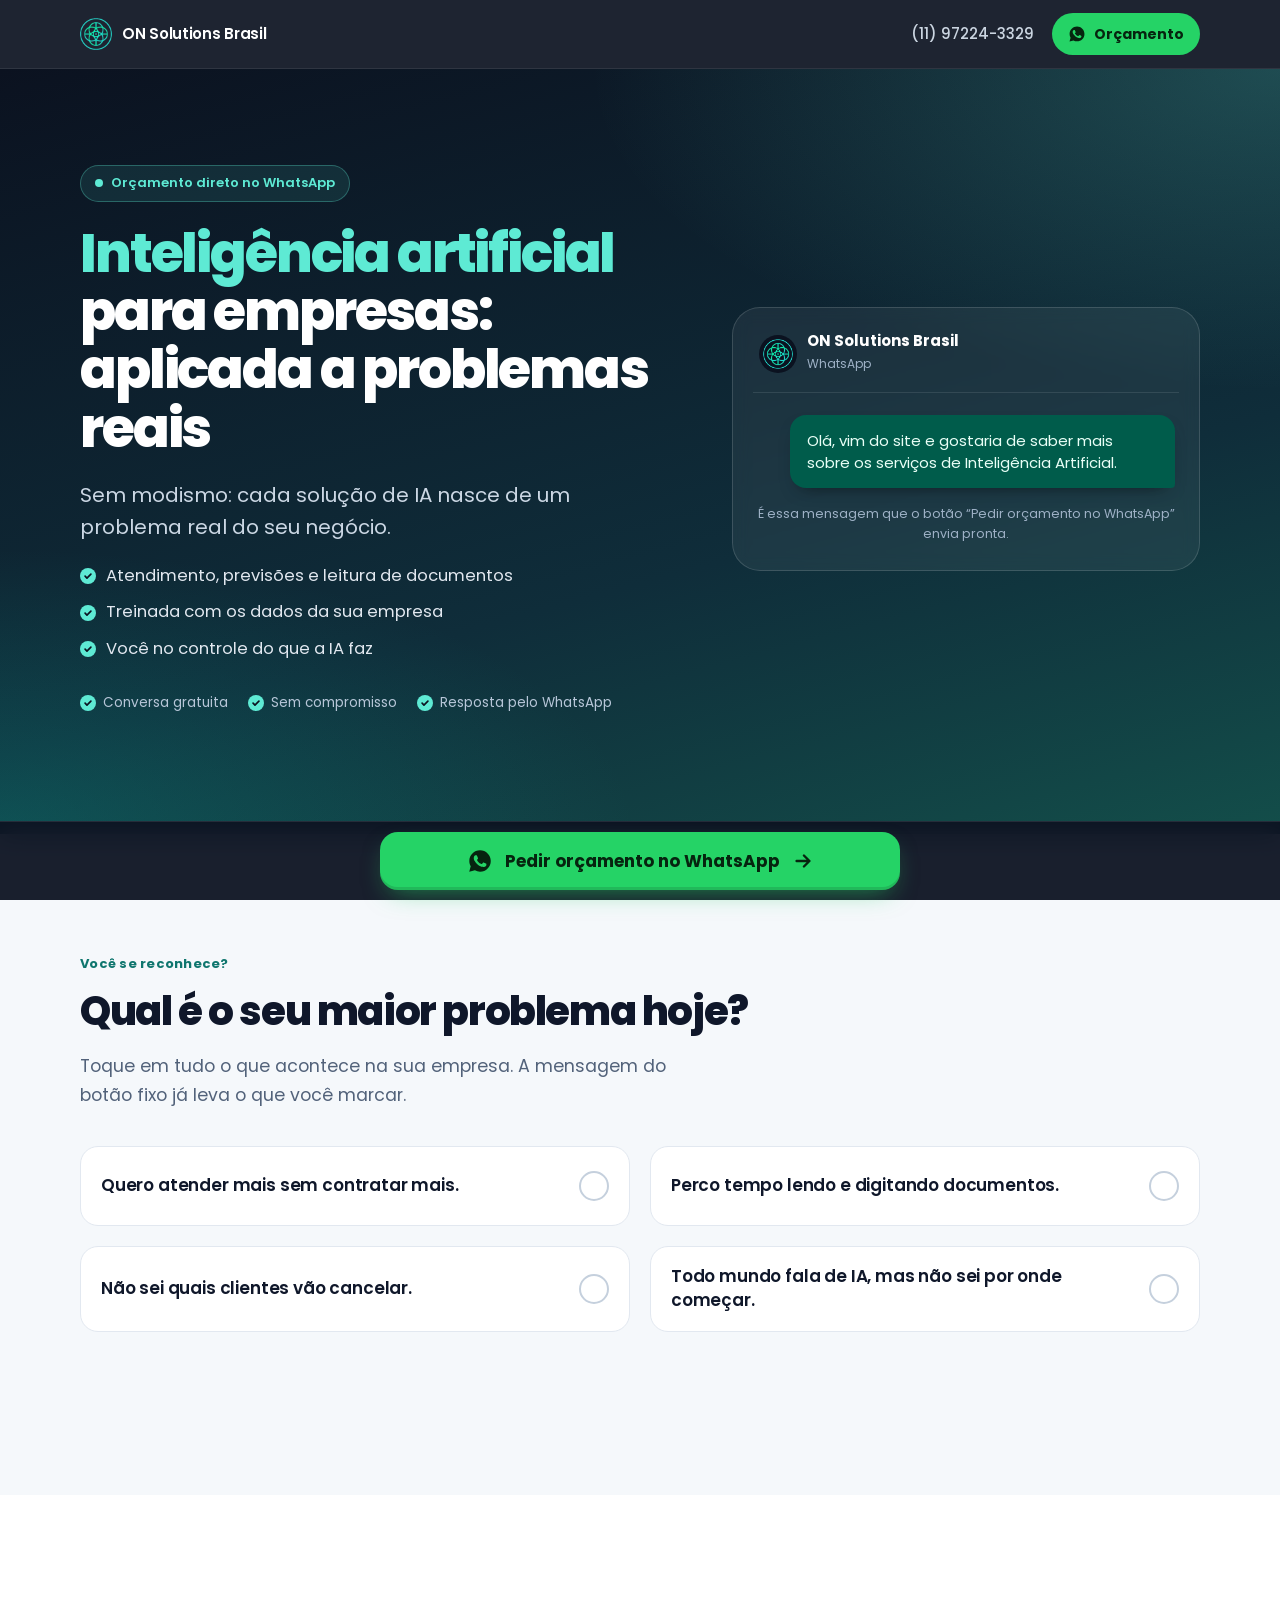
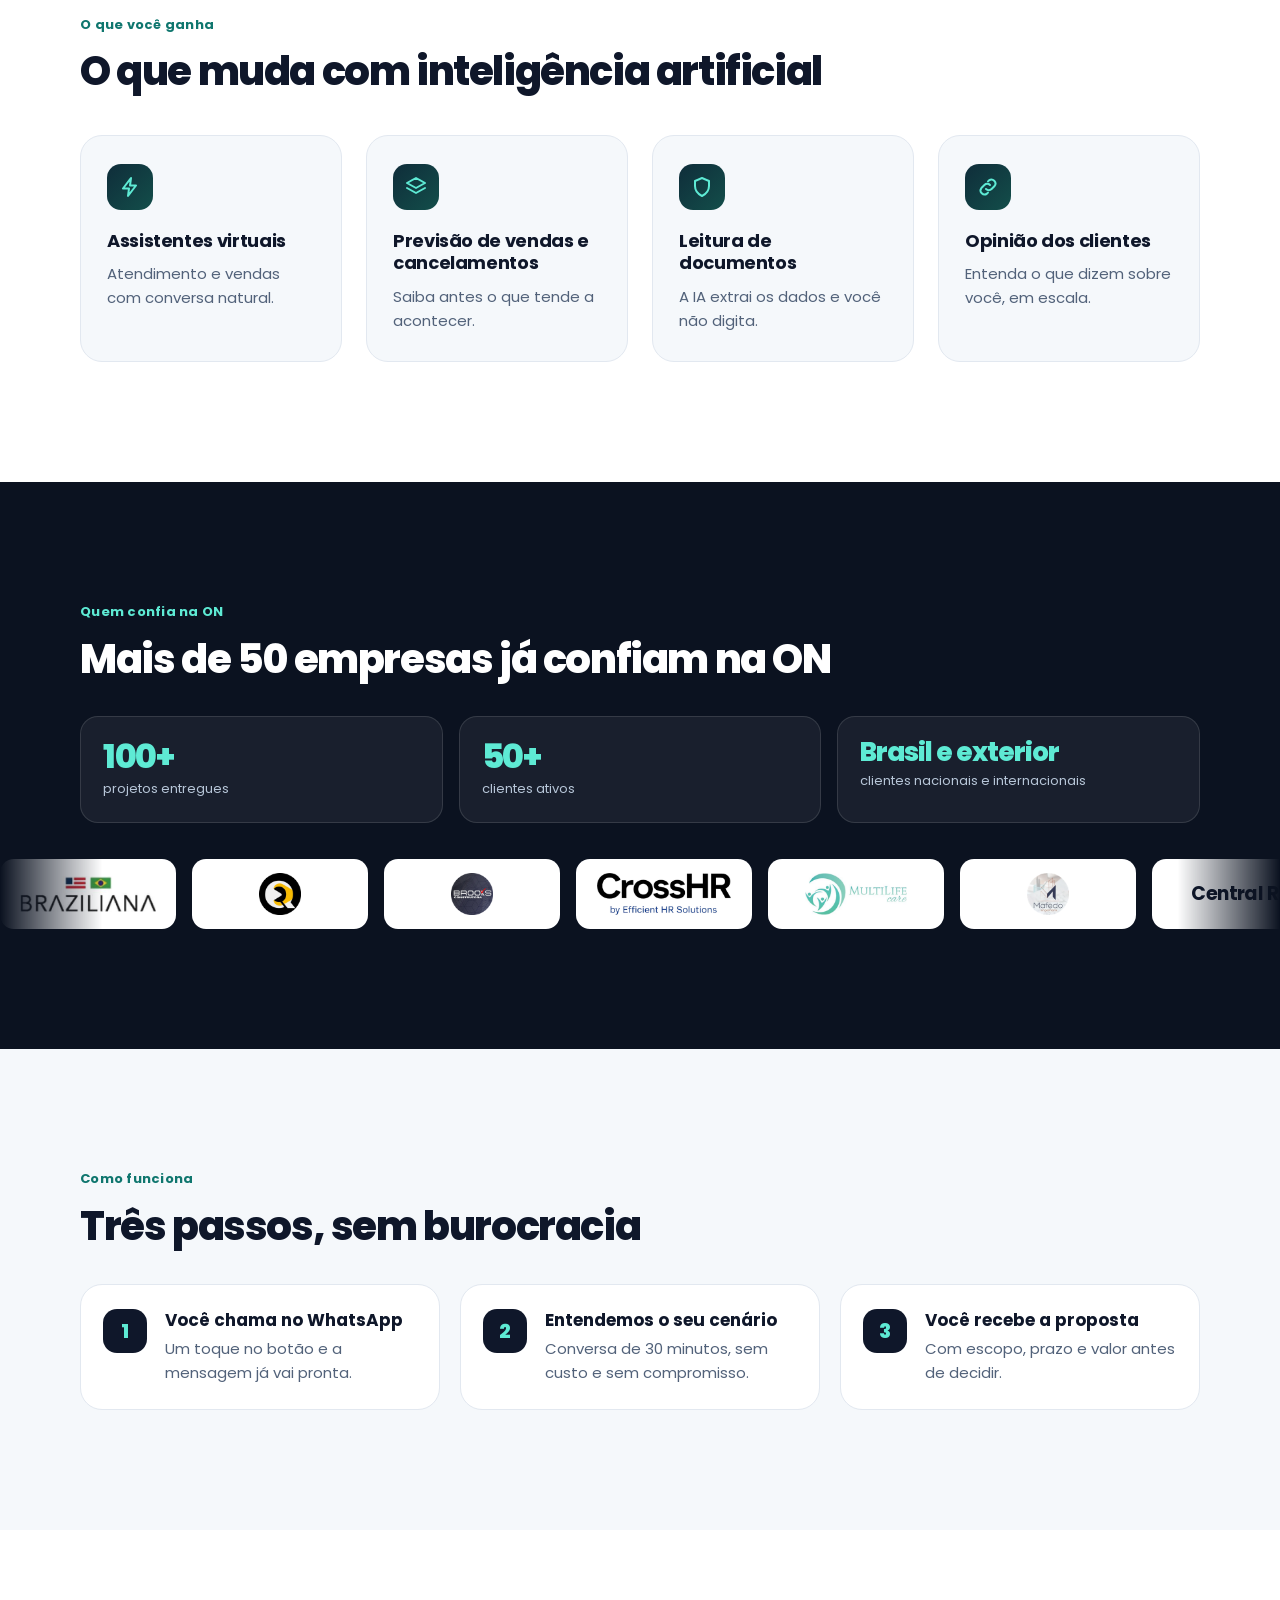
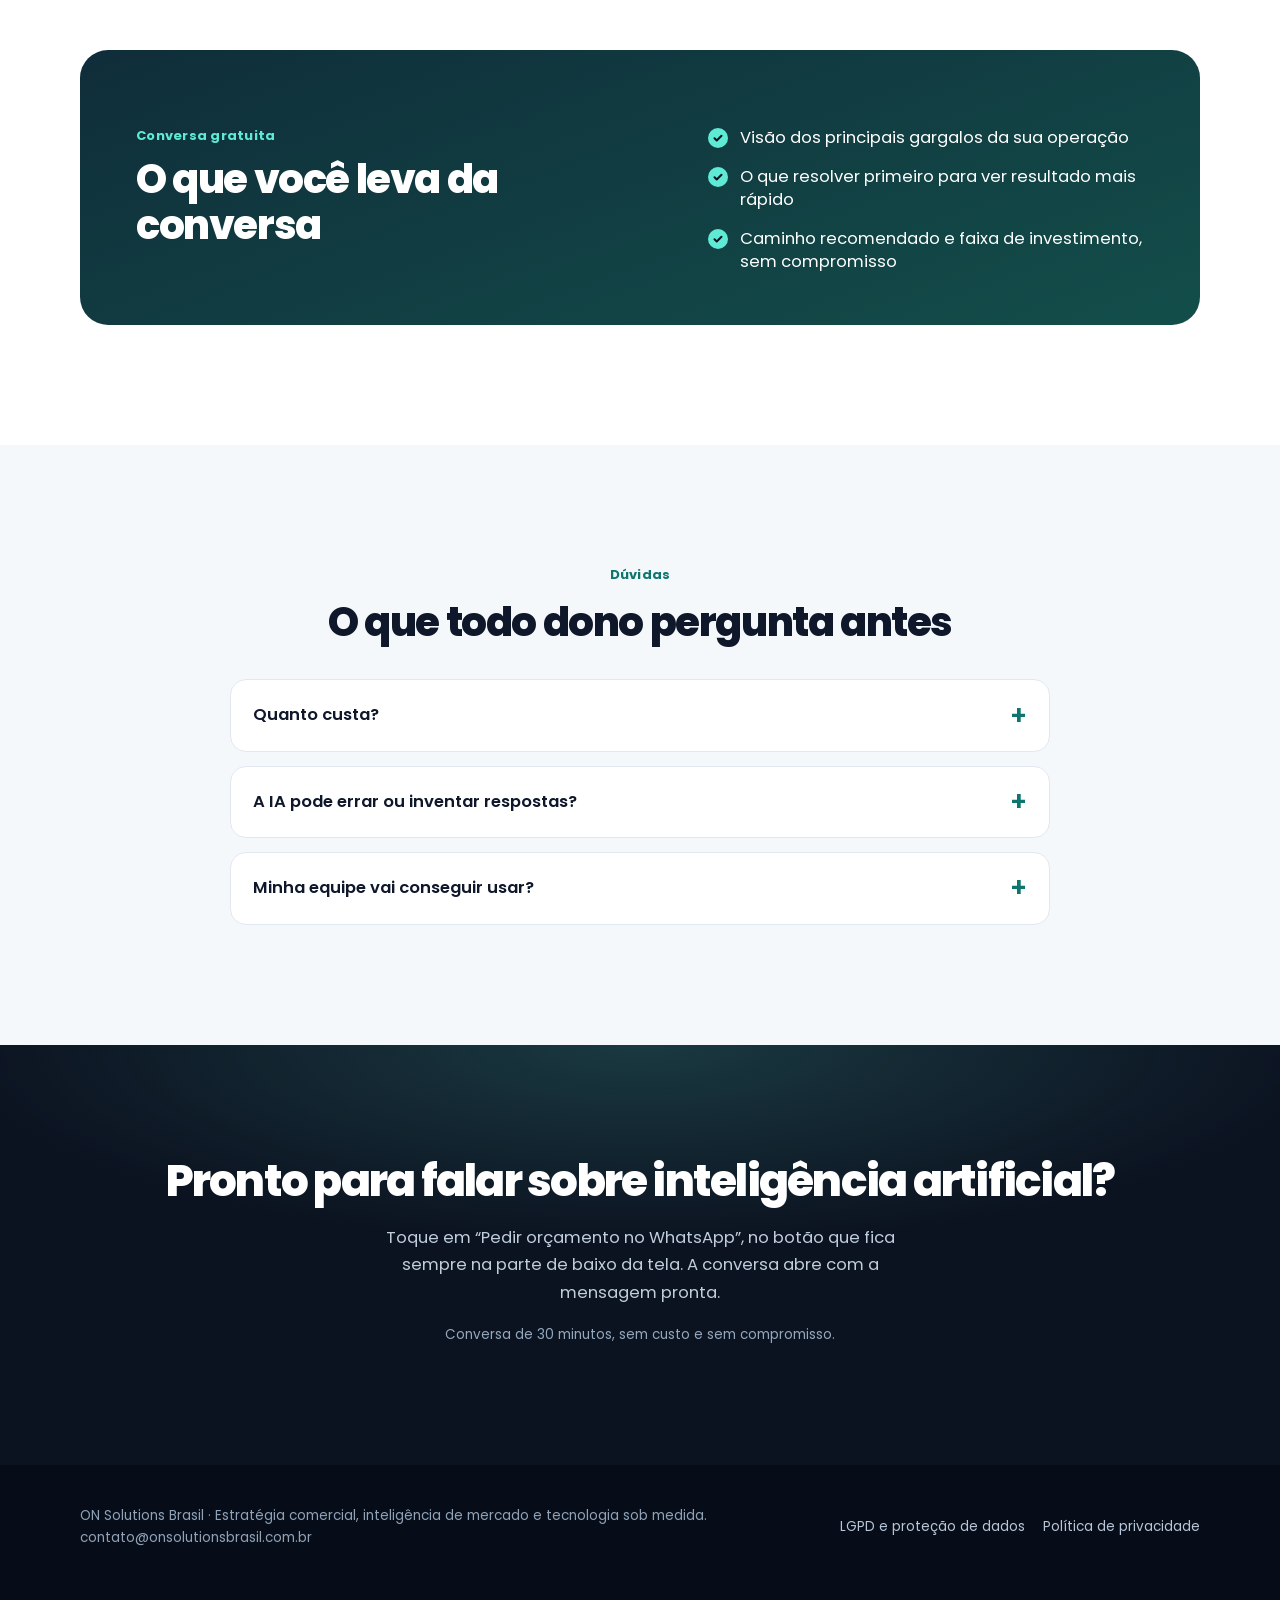
==== commit d6f88d0c: "style: improve FAQ section styling and favicon configuration - Center align FAQ container and left a" ====
--- a/index.html
+++ b/index.html
@@ -8,7 +8,9 @@
 <meta name="description" content="Sem modismo: cada solução de IA nasce de um problema real do seu negócio.">
 <meta name="robots" content="noindex,follow">
 <link rel="canonical" href="https://onsolutionsbrasil.com.br/lp/inteligencia-artificial-para-empresas/">
-<link rel="icon" type="image/png" sizes="48x48" href="assets/img/favicon.png">
+<link rel="icon" type="image/png" sizes="any" href="assets/img/favicon.png">
+<link rel="shortcut icon" type="image/png" href="assets/img/favicon.png">
+<link rel="apple-touch-icon" href="assets/img/favicon.png">
 <link rel="preconnect" href="https://fonts.googleapis.com">
 <link rel="preconnect" href="https://fonts.gstatic.com" crossorigin>
 <link href="https://fonts.googleapis.com/css2?family=Poppins:wght@400;500;600;700;800&display=swap" rel="stylesheet">
--- a/css/styles.css
+++ b/css/styles.css
@@ -746,6 +746,15 @@
 }
 
 /* ---- FAQ ---- */
+#duvidas {
+  text-align: center;
+}
+
+#duvidas .faq {
+  text-align: left;
+  margin-inline: auto;
+}
+
 .faq {
   display: grid;
   gap: 10px;
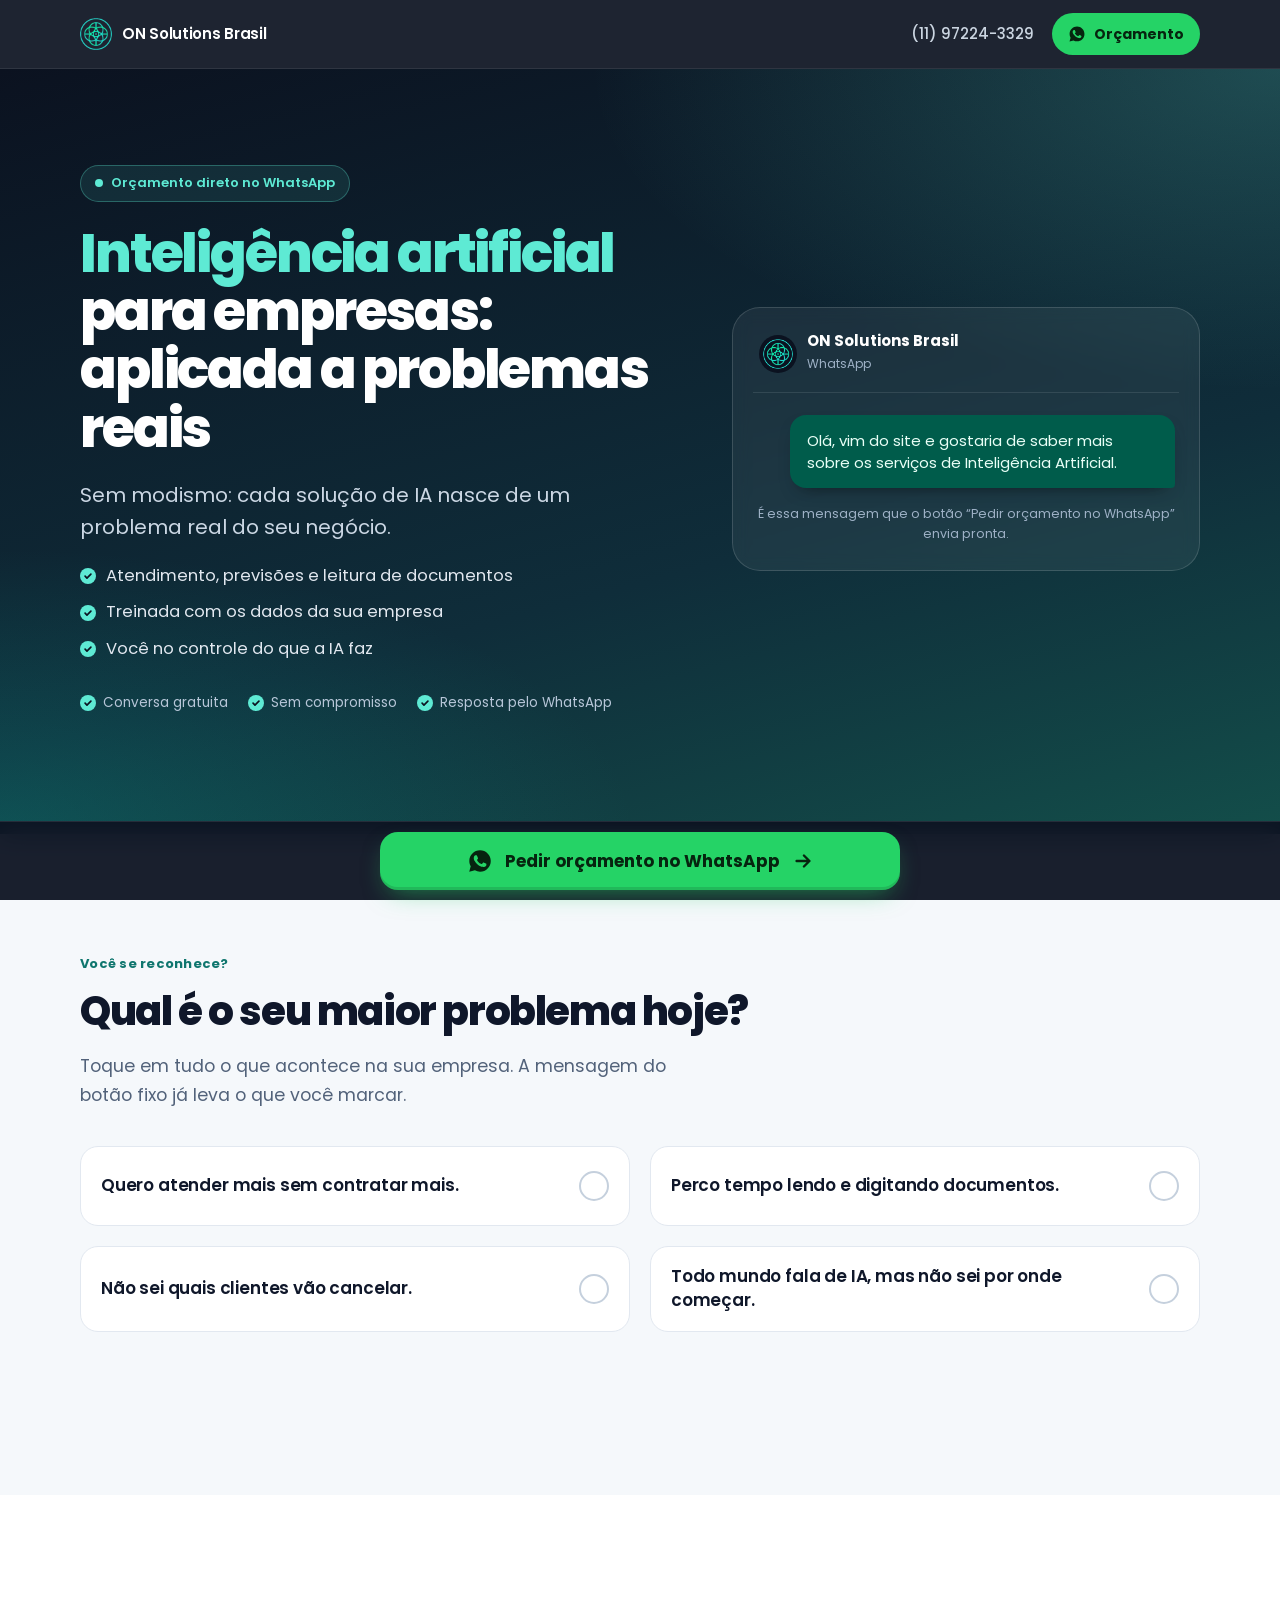
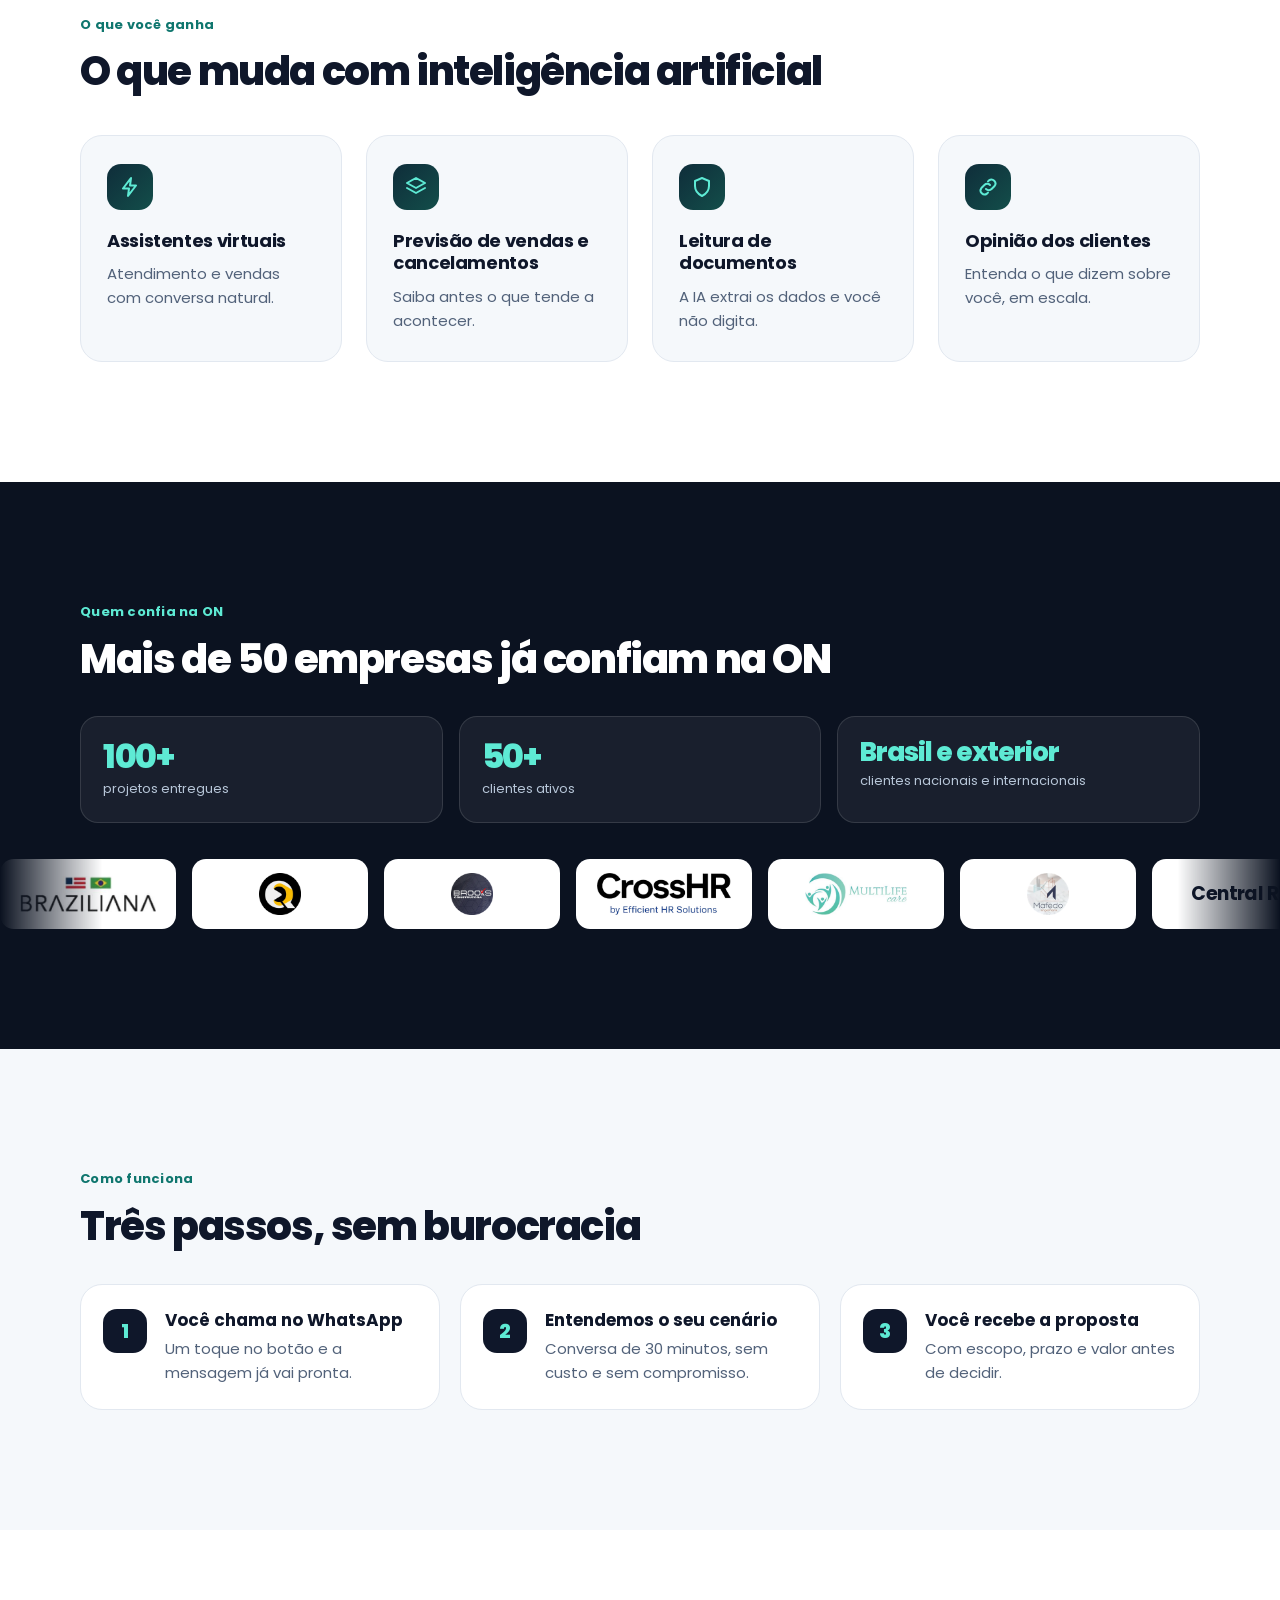
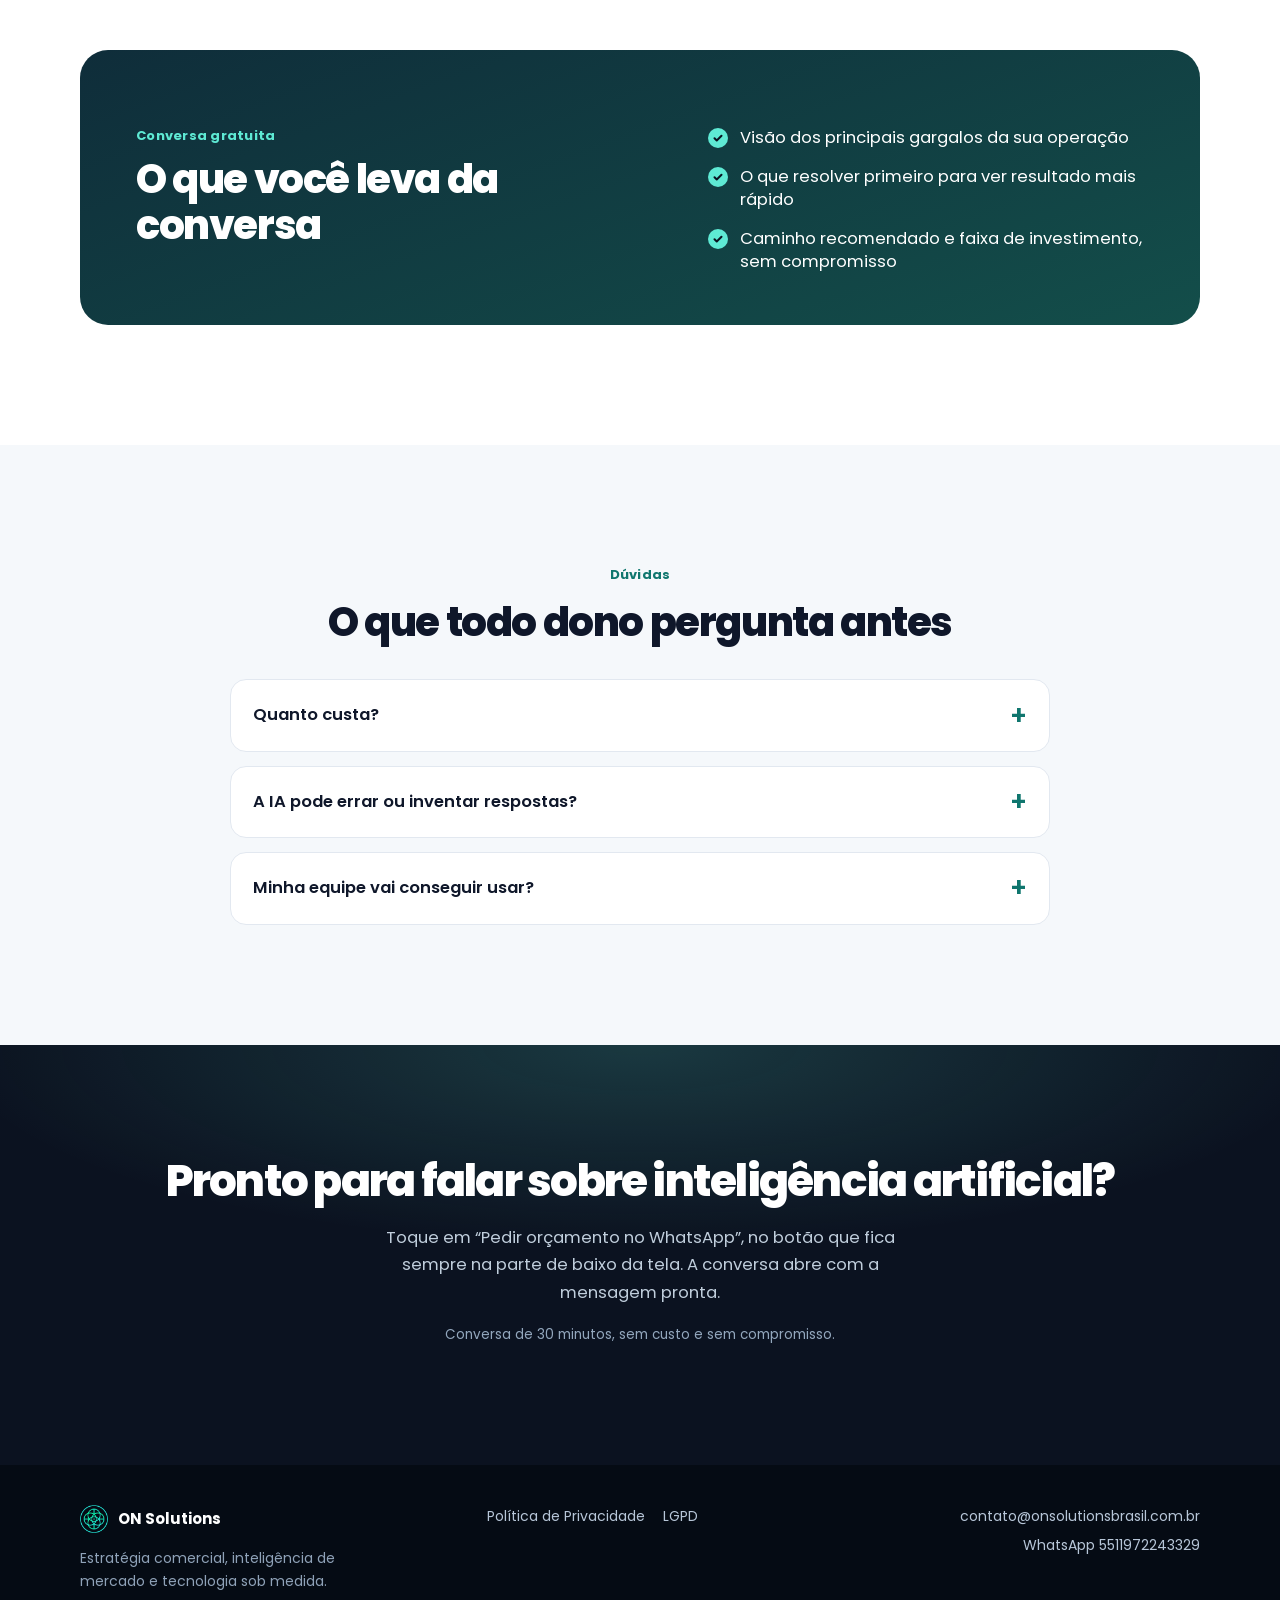
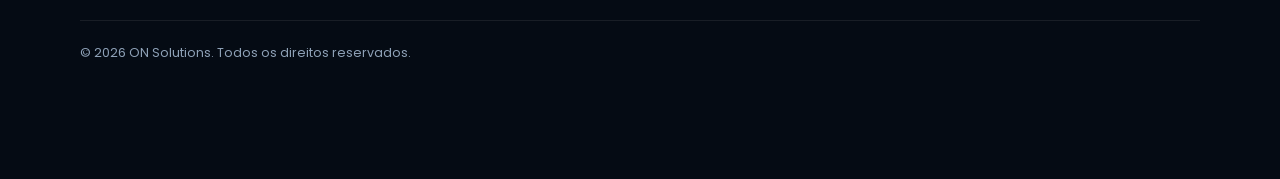
==== commit 87ba8016: "refactor(footer): extract shared footer styles into dedicated stylesheet - Create new footer.css wit" ====
--- a/index.html
+++ b/index.html
@@ -15,6 +15,7 @@
 <link rel="preconnect" href="https://fonts.gstatic.com" crossorigin>
 <link href="https://fonts.googleapis.com/css2?family=Poppins:wght@400;500;600;700;800&display=swap" rel="stylesheet">
 <link rel="stylesheet" href="css/styles.css">
+<link rel="stylesheet" href="css/footer.css?v=1">
 </head>
 <body class="l2">
 <header class="top"><div class="w top-in">
@@ -108,9 +109,22 @@
   </div>
 </section>
 </main>
-<footer class="foot"><div class="w foot-in">
-  <div>ON Solutions Brasil · Estratégia comercial, inteligência de mercado e tecnologia sob medida.<br>contato@onsolutionsbrasil.com.br</div>
-  <div class="lk"><a href="#">LGPD e proteção de dados</a><a href="#">Política de privacidade</a></div>
+<footer class="lfoot"><div class="lfoot-in">
+  <div class="lfoot-top">
+    <div class="lfoot-brand">
+      <a class="lfoot-logo" href="index.html"><img src="assets/img/logo-onsolutions.png" alt="" width="28" height="28"><span>ON Solutions</span></a>
+      <p>Estratégia comercial, inteligência de mercado e tecnologia sob medida.</p>
+    </div>
+    <nav class="lfoot-links" aria-label="Links legais">
+      <a href="politica-de-privacidade.html">Política de Privacidade</a>
+      <a href="lgpd.html">LGPD</a>
+    </nav>
+    <div class="lfoot-contact">
+      <a href="mailto:contato@onsolutionsbrasil.com.br">contato@onsolutionsbrasil.com.br</a>
+      <a href="https://wa.me/5511972243329">WhatsApp 5511972243329</a>
+    </div>
+  </div>
+  <p class="lfoot-copy">© 2026 ON Solutions. Todos os direitos reservados.</p>
 </div></footer>
 <div class="sticky"><a class="cta" data-wa="Olá, vim do site e gostaria de saber mais sobre os serviços de Inteligência Artificial." data-pos="barra-fixa" data-wa-main href="#"><svg viewBox="0 0 24 24" aria-hidden="true"><path d="M12.04 2C6.58 2 2.13 6.45 2.13 11.91c0 1.75.46 3.45 1.32 4.95L2.05 22l5.25-1.38a9.9 9.9 0 0 0 4.74 1.21c5.46 0 9.91-4.45 9.91-9.91S17.5 2 12.04 2Zm5.8 14.1c-.25.69-1.45 1.32-2 1.37-.5.05-1.13.07-1.82-.11-.42-.13-.96-.31-1.65-.6-2.9-1.25-4.8-4.17-4.95-4.36-.14-.19-1.18-1.57-1.18-3s.75-2.13 1.02-2.42c.26-.29.57-.36.76-.36h.55c.18 0 .42-.07.65.5.25.58.83 2 .9 2.15.07.14.12.31.02.5-.09.19-.14.31-.28.48-.14.17-.3.37-.43.5-.14.14-.29.29-.12.58.17.29.74 1.22 1.59 1.97 1.09.97 2.01 1.27 2.3 1.41.29.14.46.12.63-.07.17-.19.72-.84.91-1.13.19-.29.38-.24.65-.14.26.1 1.67.79 1.96.93.29.14.48.22.55.34.07.12.07.7-.18 1.39Z"/></svg><span>Pedir orçamento no WhatsApp</span><svg class="arr" viewBox="0 0 24 24" aria-hidden="true"><path d="M5 12h14M13 6l6 6-6 6"/></svg></a></div>
 <script src="js/main.js"></script>
--- a/css/footer.css
+++ b/css/footer.css
@@ -0,0 +1,16 @@
+/* Rodapé compartilhado (landing page e páginas legais) */
+.lfoot { background: #050B14; color: #8FA2B8; padding: 40px 0 calc(32px + 84px); font-size: 14px; }
+.lfoot-in { width: min(1120px, 100% - 48px); margin-inline: auto; }
+.lfoot-top { display: grid; gap: 28px; padding-bottom: 28px; }
+.lfoot a { color: #B7C6D8; text-decoration: none; }
+.lfoot a:hover { color: #fff; text-decoration: underline; }
+.lfoot-logo { display: inline-flex; align-items: center; gap: 10px; color: #fff !important; font-weight: 700; font-size: 15px; margin-bottom: 14px; }
+.lfoot-brand p { max-width: 280px; line-height: 1.6; }
+.lfoot-links { display: flex; flex-wrap: wrap; gap: 10px 18px; align-content: flex-start; }
+.lfoot-contact { display: grid; gap: 6px; align-content: flex-start; }
+.lfoot-copy { border-top: 1px solid rgba(255, 255, 255, .08); padding-top: 22px; font-size: 12.5px; }
+@media (min-width: 860px) {
+  .lfoot-top { grid-template-columns: 1.1fr 1.3fr auto; gap: 40px; }
+  .lfoot-links { max-width: 340px; }
+  .lfoot-contact { text-align: right; justify-items: end; }
+}
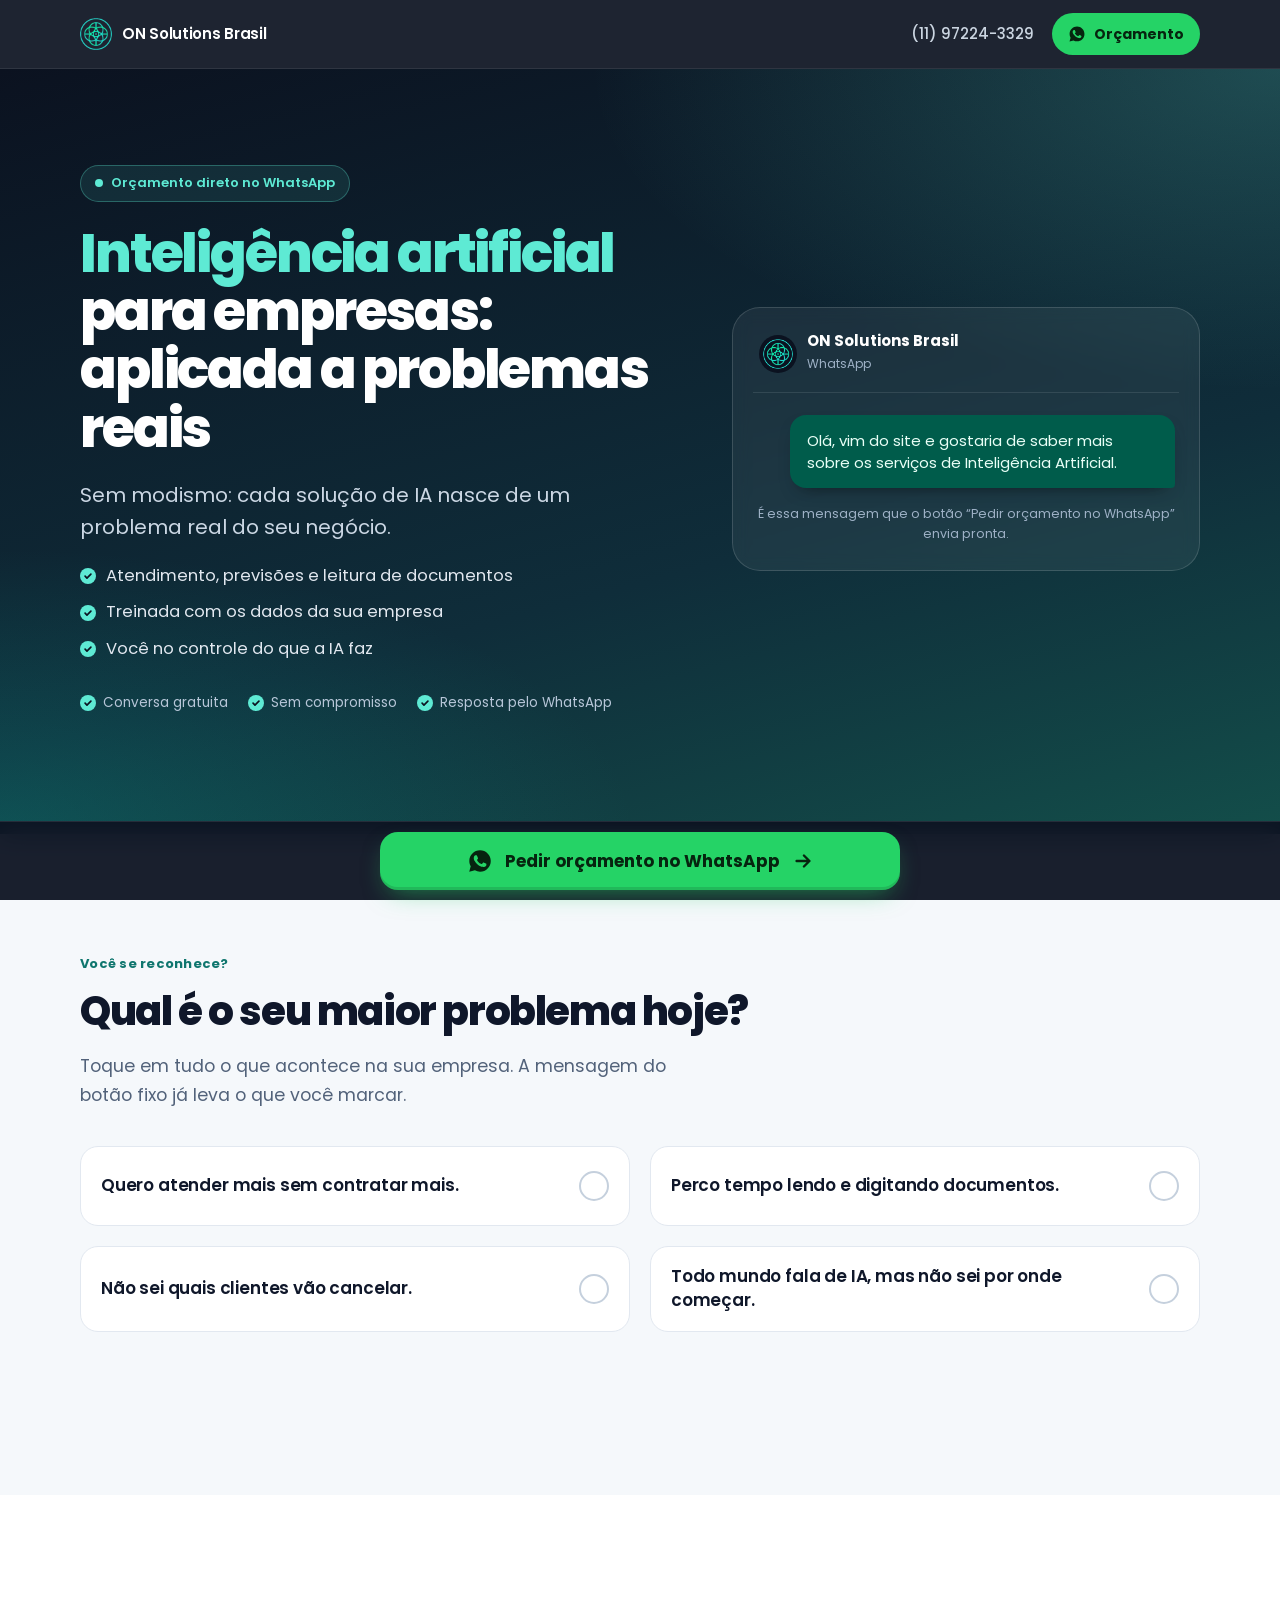
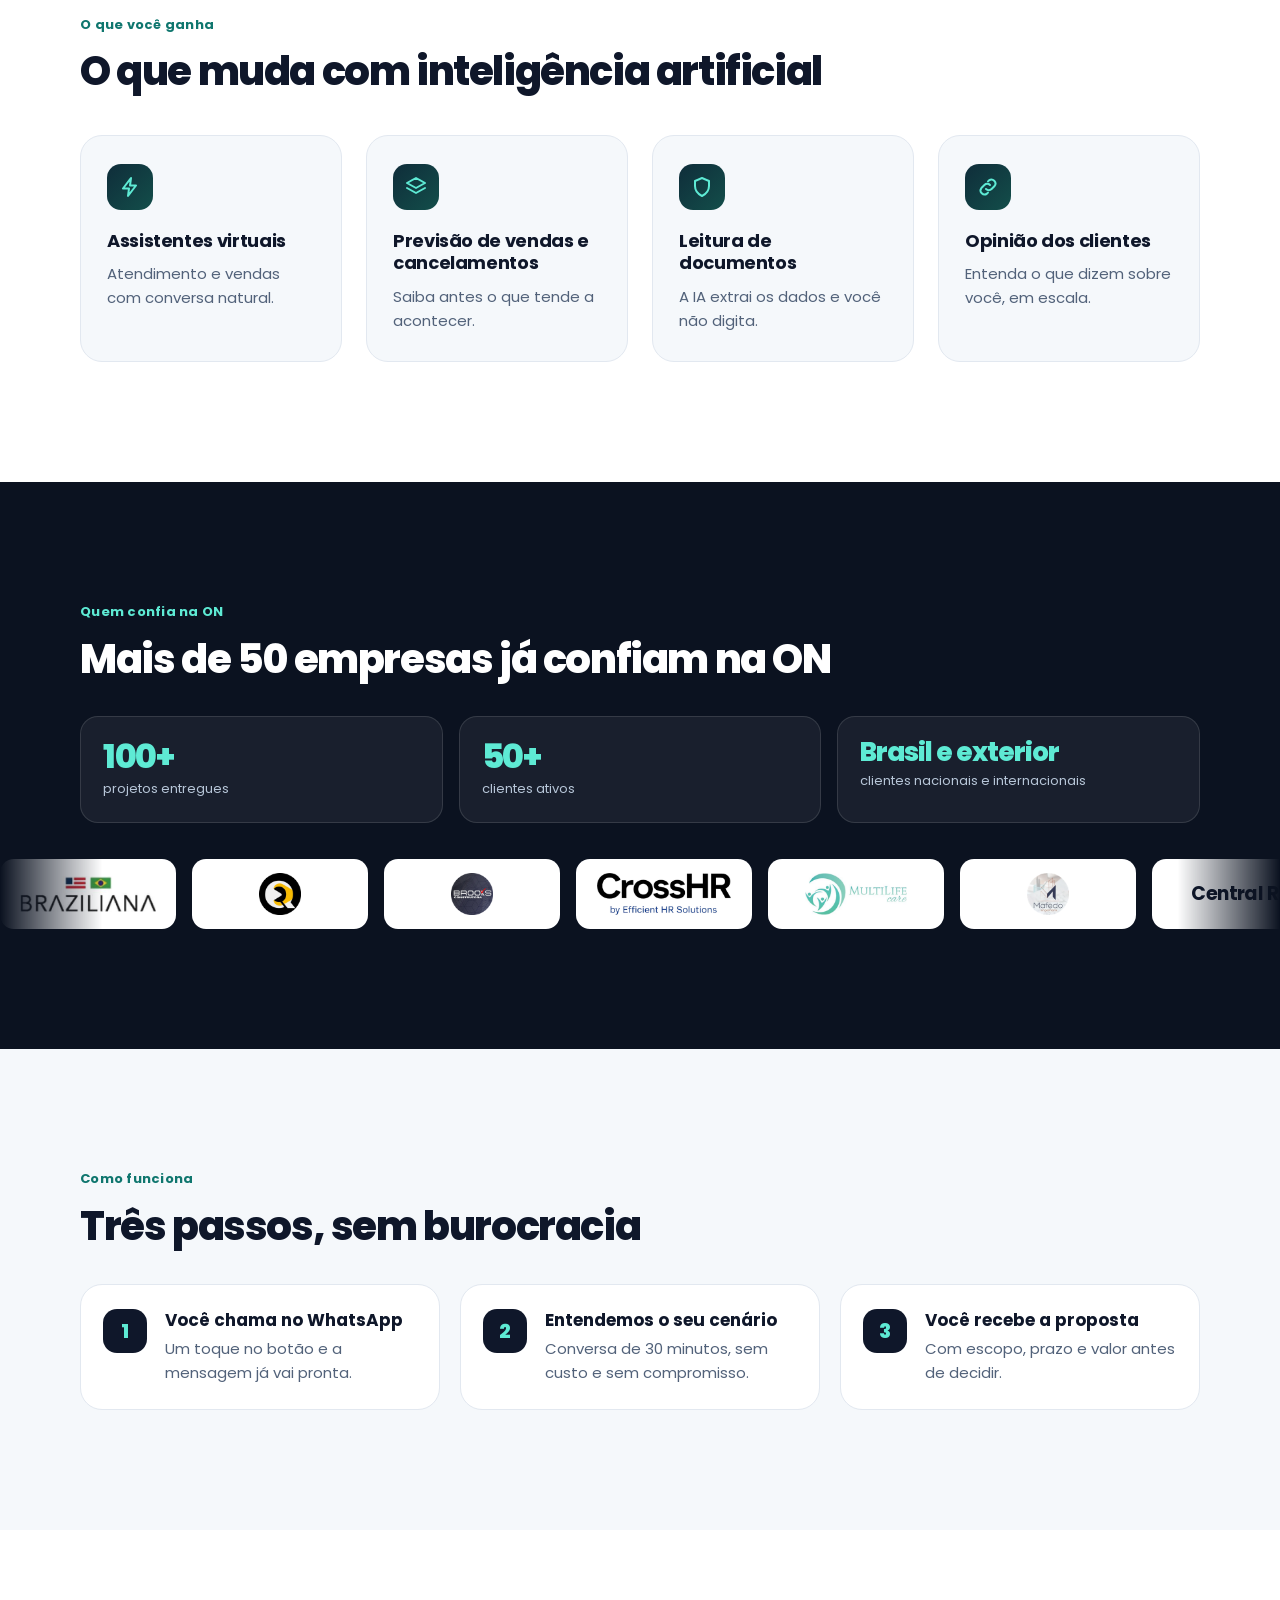
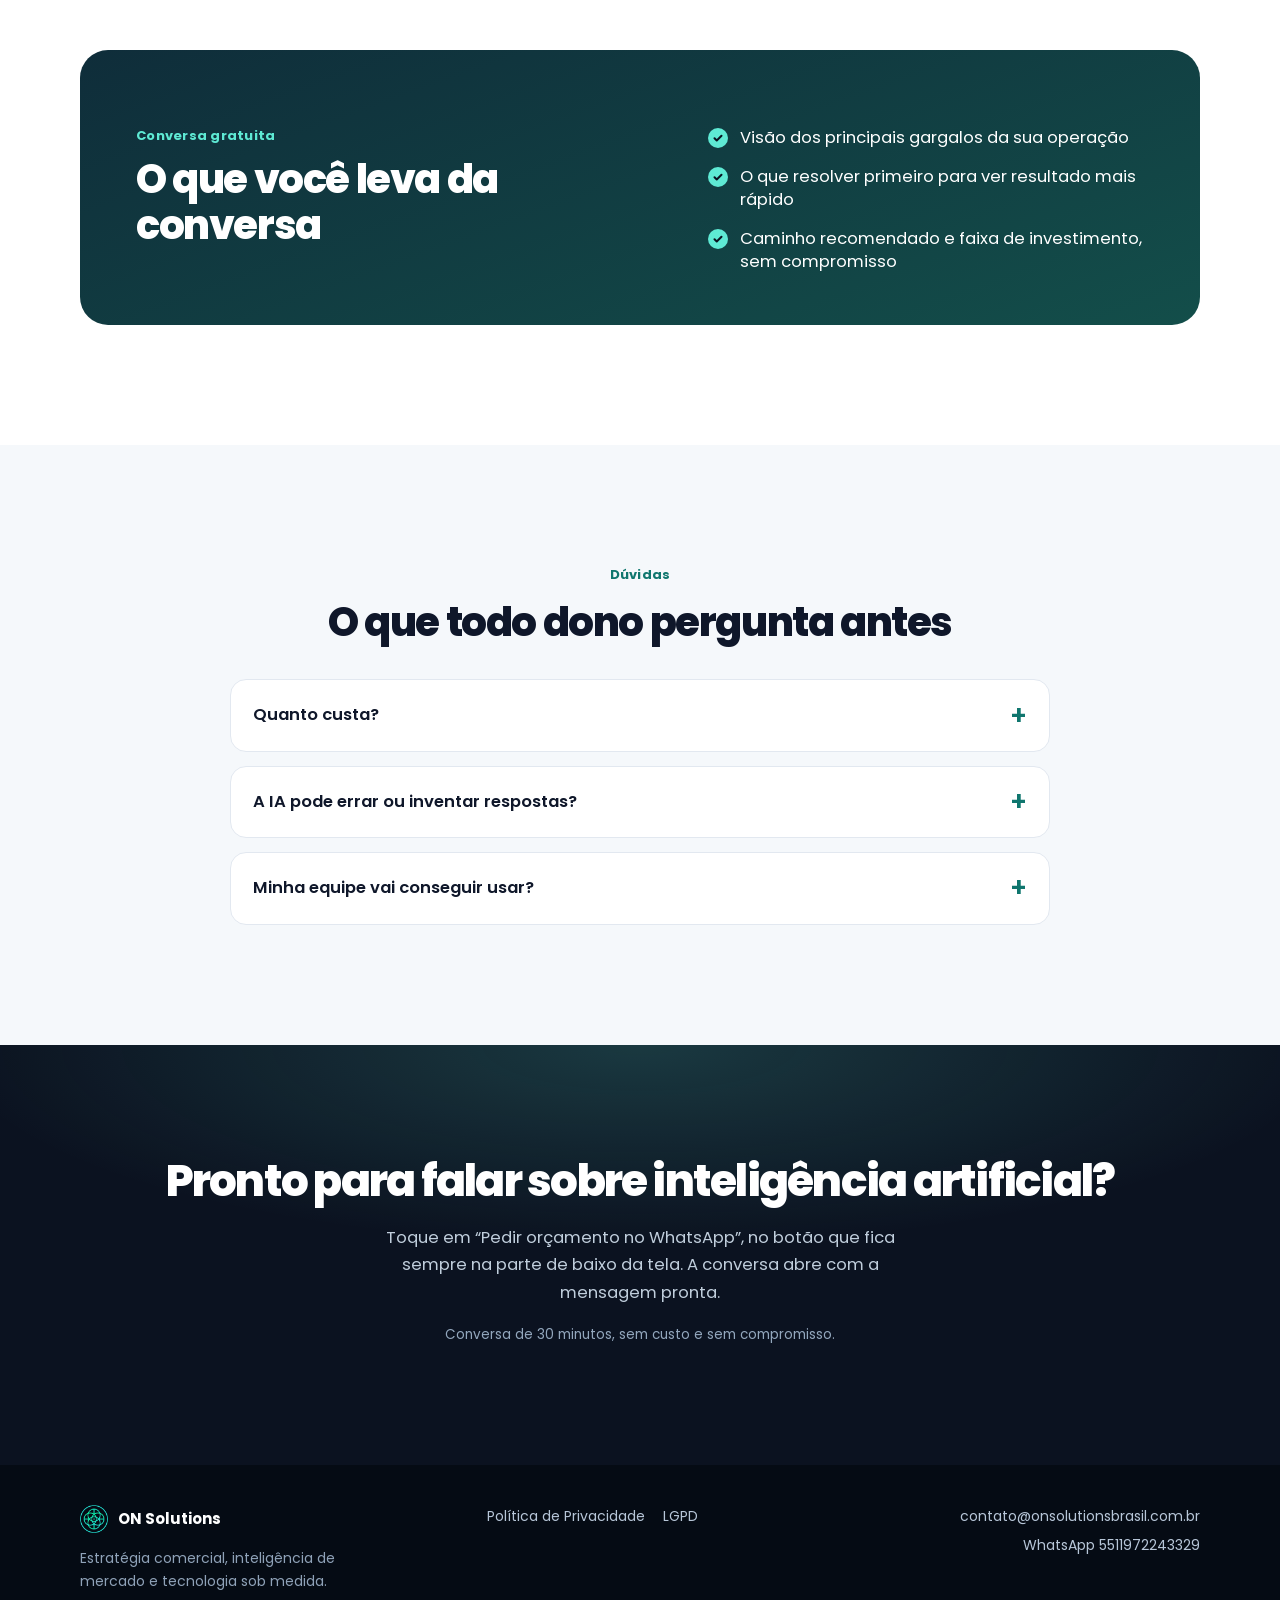
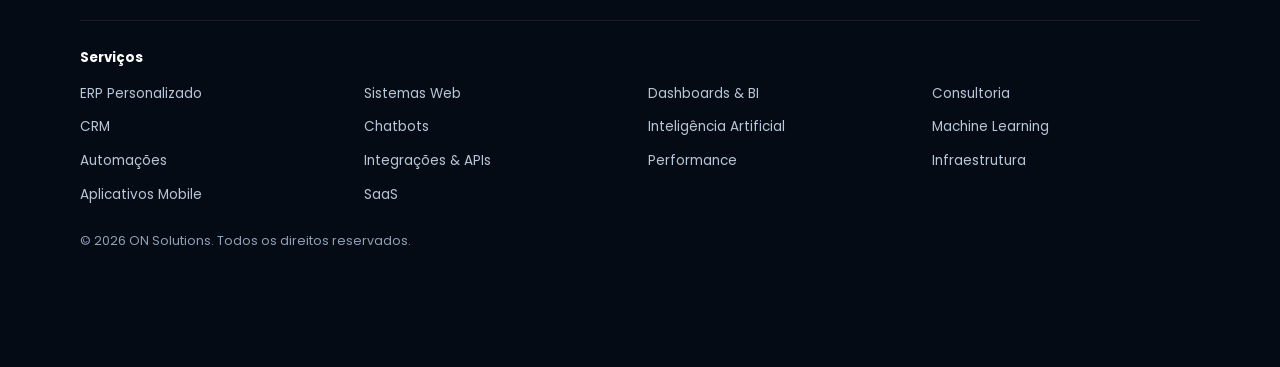
==== commit 5436b91e: "feat(footer): add services section to footer across all pages - Add new services section with 14 ser" ====
--- a/index.html
+++ b/index.html
@@ -15,7 +15,7 @@
 <link rel="preconnect" href="https://fonts.gstatic.com" crossorigin>
 <link href="https://fonts.googleapis.com/css2?family=Poppins:wght@400;500;600;700;800&display=swap" rel="stylesheet">
 <link rel="stylesheet" href="css/styles.css">
-<link rel="stylesheet" href="css/footer.css?v=1">
+<link rel="stylesheet" href="css/footer.css?v=2">
 </head>
 <body class="l2">
 <header class="top"><div class="w top-in">
@@ -124,6 +124,25 @@
       <a href="https://wa.me/5511972243329">WhatsApp 5511972243329</a>
     </div>
   </div>
+  <div class="lfoot-services">
+    <h2>Serviços</h2>
+    <ul>
+      <li><span>ERP Personalizado</span></li>
+      <li><span>Sistemas Web</span></li>
+      <li><span>Dashboards &amp; BI</span></li>
+      <li><span>Consultoria</span></li>
+      <li><span>CRM</span></li>
+      <li><span>Chatbots</span></li>
+      <li><a href="index.html">Inteligência Artificial</a></li>
+      <li><span>Machine Learning</span></li>
+      <li><span>Automações</span></li>
+      <li><span>Integrações &amp; APIs</span></li>
+      <li><span>Performance</span></li>
+      <li><span>Infraestrutura</span></li>
+      <li><span>Aplicativos Mobile</span></li>
+      <li><span>SaaS</span></li>
+    </ul>
+  </div>
   <p class="lfoot-copy">© 2026 ON Solutions. Todos os direitos reservados.</p>
 </div></footer>
 <div class="sticky"><a class="cta" data-wa="Olá, vim do site e gostaria de saber mais sobre os serviços de Inteligência Artificial." data-pos="barra-fixa" data-wa-main href="#"><svg viewBox="0 0 24 24" aria-hidden="true"><path d="M12.04 2C6.58 2 2.13 6.45 2.13 11.91c0 1.75.46 3.45 1.32 4.95L2.05 22l5.25-1.38a9.9 9.9 0 0 0 4.74 1.21c5.46 0 9.91-4.45 9.91-9.91S17.5 2 12.04 2Zm5.8 14.1c-.25.69-1.45 1.32-2 1.37-.5.05-1.13.07-1.82-.11-.42-.13-.96-.31-1.65-.6-2.9-1.25-4.8-4.17-4.95-4.36-.14-.19-1.18-1.57-1.18-3s.75-2.13 1.02-2.42c.26-.29.57-.36.76-.36h.55c.18 0 .42-.07.65.5.25.58.83 2 .9 2.15.07.14.12.31.02.5-.09.19-.14.31-.28.48-.14.17-.3.37-.43.5-.14.14-.29.29-.12.58.17.29.74 1.22 1.59 1.97 1.09.97 2.01 1.27 2.3 1.41.29.14.46.12.63-.07.17-.19.72-.84.91-1.13.19-.29.38-.24.65-.14.26.1 1.67.79 1.96.93.29.14.48.22.55.34.07.12.07.7-.18 1.39Z"/></svg><span>Pedir orçamento no WhatsApp</span><svg class="arr" viewBox="0 0 24 24" aria-hidden="true"><path d="M5 12h14M13 6l6 6-6 6"/></svg></a></div>
--- a/css/footer.css
+++ b/css/footer.css
@@ -8,9 +8,15 @@
 .lfoot-brand p { max-width: 280px; line-height: 1.6; }
 .lfoot-links { display: flex; flex-wrap: wrap; gap: 10px 18px; align-content: flex-start; }
 .lfoot-contact { display: grid; gap: 6px; align-content: flex-start; }
-.lfoot-copy { border-top: 1px solid rgba(255, 255, 255, .08); padding-top: 22px; font-size: 12.5px; }
+.lfoot-top { border-bottom: 1px solid rgba(255, 255, 255, .08); }
+.lfoot-services { padding-top: 26px; }
+.lfoot-services h2 { margin: 0 0 14px; font-size: 13.5px; font-weight: 700; color: #fff; }
+.lfoot-services ul { list-style: none; margin: 0; padding: 0; display: grid; grid-template-columns: repeat(2, 1fr); gap: 12px 16px; }
+.lfoot-services li { font-size: 13.5px; color: #B7C6D8; }
+.lfoot-copy { padding-top: 26px; font-size: 12.5px; }
 @media (min-width: 860px) {
   .lfoot-top { grid-template-columns: 1.1fr 1.3fr auto; gap: 40px; }
   .lfoot-links { max-width: 340px; }
   .lfoot-contact { text-align: right; justify-items: end; }
+  .lfoot-services ul { grid-template-columns: repeat(4, 1fr); }
 }
